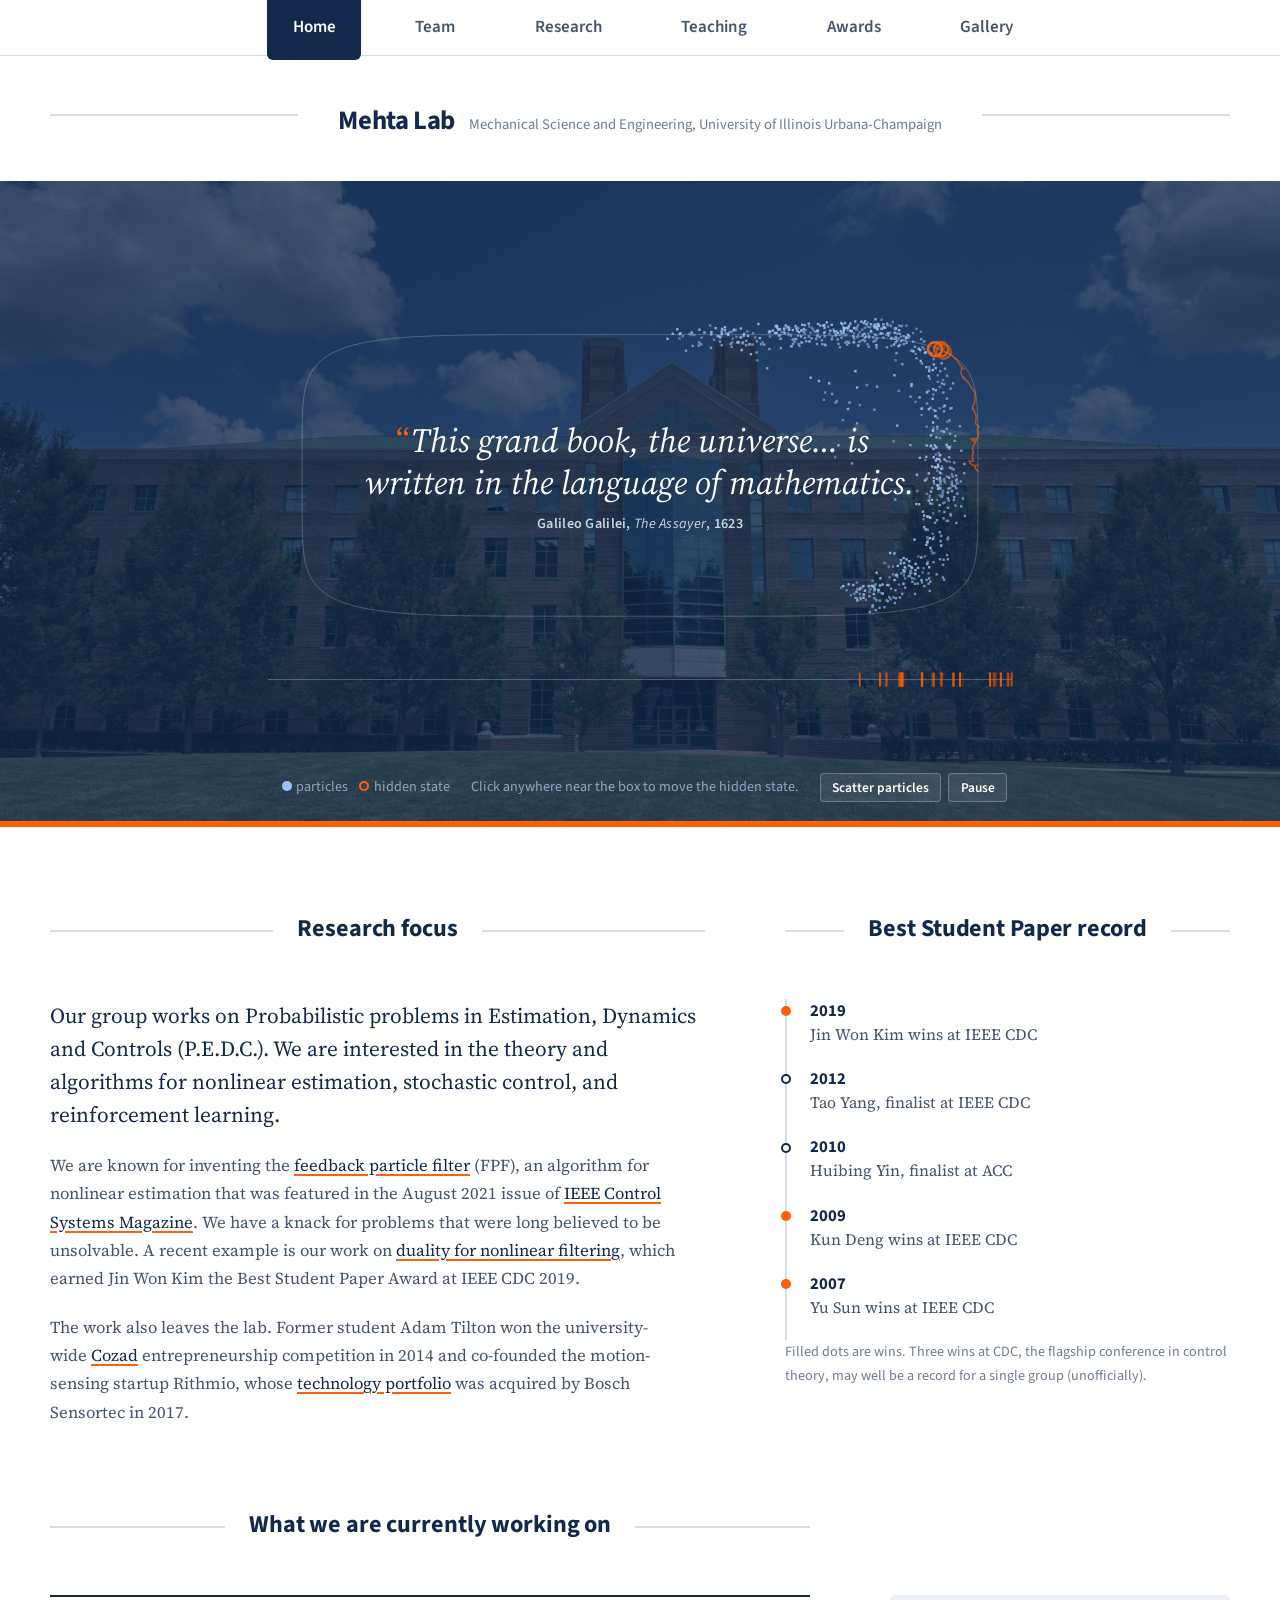
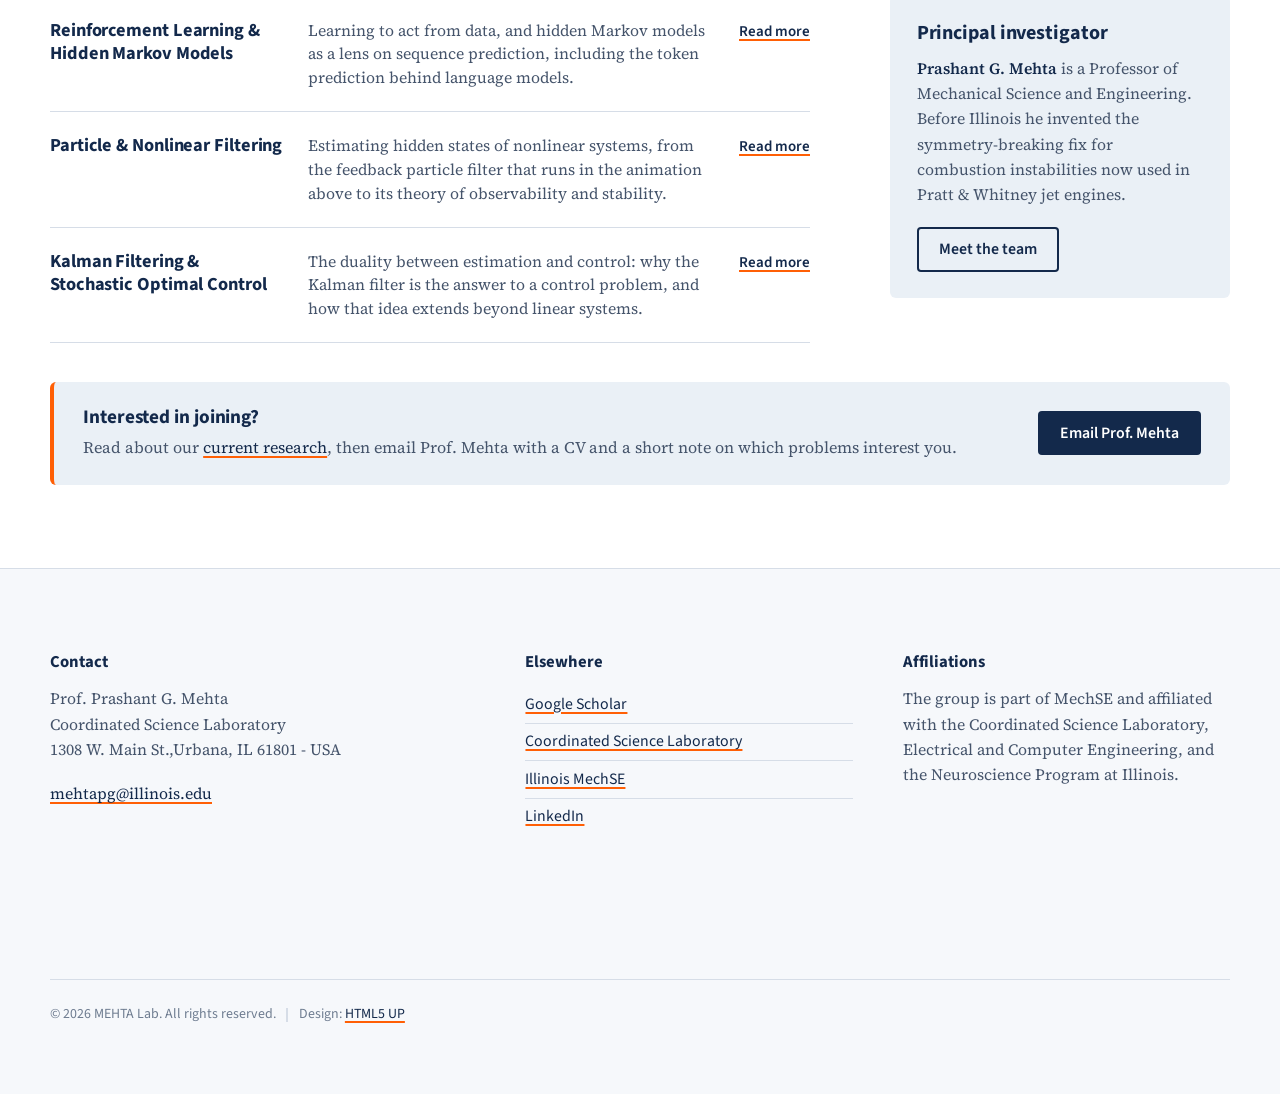
==== index.html @ fbe7005c "First version of the MEHTA Lab website" ====
<!DOCTYPE HTML>
<!--
	Mehta Research Group, University of Illinois Urbana-Champaign
	Built on TXT by HTML5 UP (html5up.net | @ajlkn), CCA 3.0 license (html5up.net/license)
-->
<html lang="en">
	<head>
		<title>Mehta Lab</title>
		<meta charset="utf-8" />
		<meta name="viewport" content="width=device-width, initial-scale=1" />
		<meta name="description" content="Mehta Lab at the University of Illinois: dynamics, control, nonlinear filtering, soft robotics and learning." />
		<meta property="og:title" content="Mehta Lab | Dynamics and Control at Illinois" />
		<meta property="og:description" content="Mehta Lab at the University of Illinois: dynamics, control, nonlinear filtering, soft robotics and learning." />
		<link rel="stylesheet" href="assets/css/main.css" />
		<link rel="stylesheet" href="assets/css/mehta.css" />
		<link rel="icon" href="images/favicon.svg" type="image/svg+xml" />
		<link rel="icon" href="images/favicon-32.png" type="image/png" sizes="32x32" />
		<link rel="apple-touch-icon" href="images/apple-touch-icon.png" />
	</head>
	<body class="homepage is-preload">
		<div id="page-wrapper">

			<!-- Header -->
				<header id="header">
					<div class="logo container">
						<div>
							<h1><a href="index.html" id="logo">Mehta Lab</a></h1>
							<p>Mechanical Science and Engineering, University of Illinois Urbana-Champaign</p>
						</div>
					</div>
				</header>

			<!-- Nav (dropdowns are handled by jquery.dropotron; on phones main.js turns this into a slide-out panel) -->
				<nav id="nav">
					<ul>
					<li class="current"><a href="index.html">Home</a></li>
					<li><a href="team.html">Team</a></li>
					<li>
						<a href="research.html">Research</a>
							<ul>
								<li><a href="research.html#rl-hmm">Reinforcement Learning &amp; HMMs</a></li>
								<li><a href="research.html#filtering">Particle &amp; Nonlinear Filtering</a></li>
								<li><a href="research.html#kalman">Kalman Filtering &amp; Stochastic Control</a></li>
								<li><a href="research.html#soft-robotics">Past Projects</a></li>
							</ul>
					</li>
					<li>
						<a href="teaching.html">Teaching</a>
						<ul>
							<li><a href="teaching.html#me360">ME 360 Signal Processing</a></li>
							<li><a href="teaching.html#tam541">TAM 541 Mathematical Methods I</a></li>
							<li><a href="teaching.html#tam542">TAM 542 Mathematical Methods II</a></li>
							<li><a href="teaching.html#ece515">ECE 515 Control System Theory &amp; Design</a></li>
							<li><a href="teaching.html#ece528">ECE 528 Analysis of Nonlinear Systems</a></li>
						</ul>
					</li>
					<li><a href="awards.html">Awards</a></li>
					<li><a href="gallery.html">Gallery</a></li>
					</ul>
				</nav>

			<!-- Hero: a live feedback particle filter (assets/js/fpf-hero.js) -->
				<section id="banner" class="fpf-hero">
					<canvas id="fpf-canvas" aria-label="Click to move the hidden state." role="img"></canvas>
					<h2 class="hero-phrase hero-quote">
						<q>This grand book, the universe&hellip; is written in the language of mathematics.</q>
						<cite>Galileo Galilei, <i>The Assayer</i>, 1623</cite>
					</h2>
					<div class="hero-caption">
						<p><span class="key particle"></span>particles <span class="key truth"></span>hidden state</p>
						<p>Click anywhere near the box to move the hidden state.</p>
						<div class="hero-controls">
							<button type="button" id="fpf-scatter">Scatter particles</button>
							<button type="button" id="fpf-pause" aria-pressed="false">Pause</button>
						</div>
					</div>
				</section>

			<!-- Main -->
				<section id="main">
					<div class="container">
						<div class="row gtr-200">

							<!-- Research focus -->
							<div class="col-7 col-12-medium">
								<section>
									<h2 class="major"><span>Research focus</span></h2>
									<p class="lead">
										Our group works on Probabilistic problems in Estimation, Dynamics and Controls (P.E.D.C.). We are interested in the theory and algorithms for nonlinear estimation, stochastic control, and reinforcement learning.
									</p>
									<p>
										We are known for inventing the <a href="research.html#fpf">feedback particle filter</a> (FPF), an algorithm for nonlinear estimation
										that was featured in the August 2021 issue of <a href="https://ieeexplore.ieee.org/document/9491060">IEEE Control Systems Magazine</a>.
										We have a knack for problems that were long believed to be unsolvable. A recent example is our work on
										<a href="research.html#nonlinear-filtering">duality for nonlinear filtering</a>, which earned Jin Won Kim the Best Student Paper Award at IEEE CDC 2019.
									</p>
									<p>
										The work also leaves the lab. Former student Adam Tilton won the university-wide
										<a href="https://tec.illinois.edu/programs/cozad/past-winners">Cozad</a> entrepreneurship competition in 2014 and co-founded the
										motion-sensing startup Rithmio, whose <a href="https://patents.google.com/patent/US9582080B1/en">technology portfolio</a>
										was acquired by Bosch Sensortec in 2017.
									</p>
								</section>
							</div>

							<!-- Award timeline -->
							<div class="col-5 col-12-medium">
								<section>
									<h2 class="major"><span>Best Student Paper record</span></h2>
									<ul class="timeline">
										<li class="win"><span class="year">2019</span><span class="what">Jin Won Kim wins at IEEE CDC</span></li>
										<li><span class="year">2012</span><span class="what">Tao Yang, finalist at IEEE CDC</span></li>
										<li><span class="year">2010</span><span class="what">Huibing Yin, finalist at ACC</span></li>
										<li class="win"><span class="year">2009</span><span class="what">Kun Deng wins at IEEE CDC</span></li>
										<li class="win"><span class="year">2007</span><span class="what">Yu Sun wins at IEEE CDC</span></li>
									</ul>
									<p class="legend-note">
										Filled dots are wins. Three wins at CDC, the flagship conference in control theory,
										may well be a record for a single group (unofficially).
									</p>
								</section>
							</div>

							<!-- Research directions (left side, three columns) -->
							<div class="col-8 col-12-medium">
								<section>
									<h2 class="major"><span>What we are currently working on</span></h2>
									<ul class="directions">
										<li>
											<h3><a href="research.html#rl-hmm">Reinforcement Learning &amp; Hidden Markov Models</a></h3>
											<p>Learning to act from data, and hidden Markov models as a lens on sequence prediction, including the token prediction behind language models.</p>
											<a class="go" href="research.html#rl-hmm">Read more</a>
										</li>
										<li>
											<h3><a href="research.html#filtering">Particle &amp; Nonlinear Filtering</a></h3>
											<p>Estimating hidden states of nonlinear systems, from the feedback particle filter that runs in the animation above to its theory of observability and stability.</p>
											<a class="go" href="research.html#filtering">Read more</a>
										</li>
										<li>
											<h3><a href="research.html#kalman">Kalman Filtering &amp; Stochastic Optimal Control</a></h3>
											<p>The duality between estimation and control: why the Kalman filter is the answer to a control problem, and how that idea extends beyond linear systems.</p>
											<a class="go" href="research.html#kalman">Read more</a>
										</li>
									</ul>
								</section>
							</div>

							<!-- Principal investigator (right side) -->
							<div class="col-4 col-12-medium">
								<div class="sidebar">
									<section class="panel">
										<h3>Principal investigator</h3>
										<p>
											<strong>Prashant G. Mehta</strong> is a Professor of Mechanical Science and Engineering.
											Before Illinois he invented the symmetry-breaking fix for combustion instabilities now used in Pratt &amp; Whitney jet engines.
										</p>
										<a href="team.html#pi" class="button alt">Meet the team</a>
									</section>
								</div>
							</div>

							<!-- Joining: one slim strip across the full width -->
							<div class="col-12">
								<section class="join-strip">
									<div>
										<h3>Interested in joining?</h3>
										<p>Read about our <a href="research.html">current research</a>, then email Prof. Mehta with a CV and a short note on which problems interest you.</p>
									</div>
									<a href="mailto:mehtapg@illinois.edu" class="button">Email Prof. Mehta</a>
								</section>
							</div>

						</div><!-- /row -->
					</div><!-- /container -->
				</section>

			<!-- Footer -->
				<footer id="footer">
					<div class="container">
						<div class="footer-grid">
							<section>
								<h3>Contact</h3>
								<p>
									Prof. Prashant G. Mehta<br />
									Coordinated Science Laboratory<br />
									1308 W. Main St.,Urbana, IL 61801 - USA 
								</p>
								<p><a href="mailto:mehtapg@illinois.edu">mehtapg@illinois.edu</a></p>
							</section>
							<section>
								<h3>Elsewhere</h3>
								<ul class="plain-links">
									<li><a href="https://scholar.google.com/citations?user=wv9XU7gAAAAJ&amp;hl=en">Google Scholar</a></li>
									<li><a href="https://csl.illinois.edu/">Coordinated Science Laboratory</a></li>
									<li><a href="https://mechse.illinois.edu/">Illinois MechSE</a></li>
									<li><a href="https://www.linkedin.com/in/mehtapg/">LinkedIn</a></li>
								</ul>
							</section>
							<section>
								<h3>Affiliations</h3>
								<p>
									The group is part of MechSE and affiliated with the Coordinated Science Laboratory,
									Electrical and Computer Engineering, and the Neuroscience Program at Illinois.
								</p>
							</section>
						</div>

						<div id="copyright">
							<ul class="menu">
								<li>&copy; <span class="js-year">2026</span> MEHTA Lab. All rights reserved.</li><li>Design: <a href="http://html5up.net">HTML5 UP</a></li>
							</ul>
						</div>
					</div>
				</footer>

		</div>

		<!-- Scripts -->
			<script src="assets/js/jquery.min.js"></script>
			<script src="assets/js/jquery.dropotron.min.js"></script>
			<script src="assets/js/jquery.scrolly.min.js"></script>
			<script src="assets/js/browser.min.js"></script>
			<script src="assets/js/breakpoints.min.js"></script>
			<script src="assets/js/util.js"></script>
			<script src="assets/js/main.js"></script>
			<script src="assets/js/mehta.js"></script>
			<script>document.querySelectorAll('.js-year').forEach(function (e) { e.textContent = new Date().getFullYear(); });</script>
			<script src="assets/js/fpf-hero.js"></script>

	</body>
</html>
---- assets/css/main.css ----
@import url("fontawesome-all.min.css");
@import url("https://fonts.googleapis.com/css?family=Open+Sans:400,400italic,700,700italic|Open+Sans+Condensed:700");

/*
	TXT by HTML5 UP
	html5up.net | @ajlkn
	Free for personal and commercial use under the CCA 3.0 license (html5up.net/license)
*/

html, body, div, span, applet, object,
iframe, h1, h2, h3, h4, h5, h6, p, blockquote,
pre, a, abbr, acronym, address, big, cite,
code, del, dfn, em, img, ins, kbd, q, s, samp,
small, strike, strong, sub, sup, tt, var, b,
u, i, center, dl, dt, dd, ol, ul, li, fieldset,
form, label, legend, table, caption, tbody,
tfoot, thead, tr, th, td, article, aside,
canvas, details, embed, figure, figcaption,
footer, header, hgroup, menu, nav, output, ruby,
section, summary, time, mark, audio, video {
	margin: 0;
	padding: 0;
	border: 0;
	font-size: 100%;
	font: inherit;
	vertical-align: baseline;}

article, aside, details, figcaption, figure,
footer, header, hgroup, menu, nav, section {
	display: block;}

body {
	line-height: 1;
}

ol, ul {
	list-style: none;
}

blockquote, q {
	quotes: none;
}

	blockquote:before, blockquote:after, q:before, q:after {
		content: '';
		content: none;
	}

table {
	border-collapse: collapse;
	border-spacing: 0;
}

body {
	-webkit-text-size-adjust: none;
}

mark {
	background-color: transparent;
	color: inherit;
}

input::-moz-focus-inner {
	border: 0;
	padding: 0;
}

input, select, textarea {
	-moz-appearance: none;
	-webkit-appearance: none;
	-ms-appearance: none;
	appearance: none;
}

/* Basic */

	html {
		box-sizing: border-box;
	}

	*, *:before, *:after {
		box-sizing: inherit;
	}

	body {
		background: #f2f5f3;
	}

		body.is-preload *, body.is-preload *:before, body.is-preload *:after {
			-moz-animation: none !important;
			-webkit-animation: none !important;
			-ms-animation: none !important;
			animation: none !important;
			-moz-transition: none !important;
			-webkit-transition: none !important;
			-ms-transition: none !important;
			transition: none !important;
		}

	body, input, textarea, select {
		font-family: 'Open Sans', sans-serif;
		font-weight: 400;
		color: #6b7770;
		font-size: 13pt;
		line-height: 2em;
	}

	h1, h2, h3, h4, h5, h6 {
		font-family: 'Open Sans Condensed', sans-serif;
		font-weight: 700;
		text-transform: uppercase;
		color: #6b7770;
		margin: 0 0 0.5em 0;
		line-height: 1.3;
	}

	h1 a, h2 a, h3 a, h4 a, h5 a, h6 a {
		text-decoration: none;
		color: inherit;
	}

	h2 {
		font-size: 1.65em;
	}

		h2.major {
			position: relative;
			border-top: solid 5px #e7eae8;
			font-size: 1.65em;
			text-align: center;
			margin: 0 0 3em 0;
			top: 0.775em;
		}

			h2.major span {
				background: #fff;
				position: relative;
				display: inline-block;
				top: -0.775em;
				padding: 0 1.25em 0 1.25em;
			}

	h3, h4 {
		font-size: 1.25em;
	}

	a {
		color: #006376;
		text-decoration: underline;
	}

		a:hover {
			text-decoration: none;
		}

	b, strong {
		font-weight: 700;
		color: #6b7770;
	}

	i, em {
		font-style: italic;
	}

	br.clear {
		clear: both;
	}

	sub {
		position: relative;
		top: 0.5em;
		font-size: 0.8em;
	}

	sup {
		position: relative;
		top: -0.5em;
		font-size: 0.8em;
	}

	hr {
		border: 0;
		border-top: solid 2px #E7EAE8;
		margin: 0 0 3em 0;
	}

	blockquote {
		border-left: solid 5px #E7EAE8;
		padding: 1em 0 1em 1.5em;
		font-style: italic;
	}

	p, ul, ol, dl, table {
		margin-bottom: 3em;
	}

/* Section/Article */

	section, article {
		margin-bottom: 6em;
	}

		section > :last-child, section:last-child, article > :last-child, article:last-child {
			margin-bottom: 0;
		}

	header > p {
		display: block;
		font-family: 'Open Sans Condensed', sans-serif;
		font-weight: 700;
		text-transform: uppercase;
		color: #c1cac5;
	}

/* Container */

	.container {
		margin: 0 auto;
		max-width: 100%;
		width: 64em;
	}

		@media screen and (max-width: 1680px) {

			.container {
				width: 75em;
			}

		}

		@media screen and (max-width: 1280px) {

			.container {
				width: calc(100% - 100px);
			}

		}

		@media screen and (max-width: 980px) {

			.container {
				width: calc(100% - 100px);
			}

		}

		@media screen and (max-width: 736px) {

			.container {
				width: calc(100% - 40px);
			}

		}

		@media screen and (max-width: 360px) {

			.container {
				width: calc(100% - 30px);
			}

		}

/* Row */

	.row {
		display: flex;
		flex-wrap: wrap;
		box-sizing: border-box;
		align-items: stretch;
	}

		.row > * {
			box-sizing: border-box;
		}

		.row.gtr-uniform > * > :last-child {
			margin-bottom: 0;
		}

		.row.aln-left {
			justify-content: flex-start;
		}

		.row.aln-center {
			justify-content: center;
		}

		.row.aln-right {
			justify-content: flex-end;
		}

		.row.aln-top {
			align-items: flex-start;
		}

		.row.aln-middle {
			align-items: center;
		}

		.row.aln-bottom {
			align-items: flex-end;
		}

		.row > .imp {
			order: -1;
		}

		.row > .col-1 {
			width: 8.33333%;
		}

		.row > .off-1 {
			margin-left: 8.33333%;
		}

		.row > .col-2 {
			width: 16.66667%;
		}

		.row > .off-2 {
			margin-left: 16.66667%;
		}

		.row > .col-3 {
			width: 25%;
		}

		.row > .off-3 {
			margin-left: 25%;
		}

		.row > .col-4 {
			width: 33.33333%;
		}

		.row > .off-4 {
			margin-left: 33.33333%;
		}

		.row > .col-5 {
			width: 41.66667%;
		}

		.row > .off-5 {
			margin-left: 41.66667%;
		}

		.row > .col-6 {
			width: 50%;
		}

		.row > .off-6 {
			margin-left: 50%;
		}

		.row > .col-7 {
			width: 58.33333%;
		}

		.row > .off-7 {
			margin-left: 58.33333%;
		}

		.row > .col-8 {
			width: 66.66667%;
		}

		.row > .off-8 {
			margin-left: 66.66667%;
		}

		.row > .col-9 {
			width: 75%;
		}

		.row > .off-9 {
			margin-left: 75%;
		}

		.row > .col-10 {
			width: 83.33333%;
		}

		.row > .off-10 {
			margin-left: 83.33333%;
		}

		.row > .col-11 {
			width: 91.66667%;
		}

		.row > .off-11 {
			margin-left: 91.66667%;
		}

		.row > .col-12 {
			width: 100%;
		}

		.row > .off-12 {
			margin-left: 100%;
		}

		.row.gtr-0 {
			margin-top: 0px;
			margin-left: 0px;
		}

			.row.gtr-0 > * {
				padding: 0px 0 0 0px;
			}

			.row.gtr-0.gtr-uniform {
				margin-top: 0px;
			}

				.row.gtr-0.gtr-uniform > * {
					padding-top: 0px;
				}

		.row.gtr-25 {
			margin-top: -12.5px;
			margin-left: -12.5px;
		}

			.row.gtr-25 > * {
				padding: 12.5px 0 0 12.5px;
			}

			.row.gtr-25.gtr-uniform {
				margin-top: -12.5px;
			}

				.row.gtr-25.gtr-uniform > * {
					padding-top: 12.5px;
				}

		.row.gtr-50 {
			margin-top: -25px;
			margin-left: -25px;
		}

			.row.gtr-50 > * {
				padding: 25px 0 0 25px;
			}

			.row.gtr-50.gtr-uniform {
				margin-top: -25px;
			}

				.row.gtr-50.gtr-uniform > * {
					padding-top: 25px;
				}

		.row {
			margin-top: -50px;
			margin-left: -50px;
		}

			.row > * {
				padding: 50px 0 0 50px;
			}

			.row.gtr-uniform {
				margin-top: -50px;
			}

				.row.gtr-uniform > * {
					padding-top: 50px;
				}

		.row.gtr-150 {
			margin-top: -75px;
			margin-left: -75px;
		}

			.row.gtr-150 > * {
				padding: 75px 0 0 75px;
			}

			.row.gtr-150.gtr-uniform {
				margin-top: -75px;
			}

				.row.gtr-150.gtr-uniform > * {
					padding-top: 75px;
				}

		.row.gtr-200 {
			margin-top: -100px;
			margin-left: -100px;
		}

			.row.gtr-200 > * {
				padding: 100px 0 0 100px;
			}

			.row.gtr-200.gtr-uniform {
				margin-top: -100px;
			}

				.row.gtr-200.gtr-uniform > * {
					padding-top: 100px;
				}

		@media screen and (max-width: 1680px) {

			.row {
				display: flex;
				flex-wrap: wrap;
				box-sizing: border-box;
				align-items: stretch;
			}

				.row > * {
					box-sizing: border-box;
				}

				.row.gtr-uniform > * > :last-child {
					margin-bottom: 0;
				}

				.row.aln-left {
					justify-content: flex-start;
				}

				.row.aln-center {
					justify-content: center;
				}

				.row.aln-right {
					justify-content: flex-end;
				}

				.row.aln-top {
					align-items: flex-start;
				}

				.row.aln-middle {
					align-items: center;
				}

				.row.aln-bottom {
					align-items: flex-end;
				}

				.row > .imp-xlarge {
					order: -1;
				}

				.row > .col-1-xlarge {
					width: 8.33333%;
				}

				.row > .off-1-xlarge {
					margin-left: 8.33333%;
				}

				.row > .col-2-xlarge {
					width: 16.66667%;
				}

				.row > .off-2-xlarge {
					margin-left: 16.66667%;
				}

				.row > .col-3-xlarge {
					width: 25%;
				}

				.row > .off-3-xlarge {
					margin-left: 25%;
				}

				.row > .col-4-xlarge {
					width: 33.33333%;
				}

				.row > .off-4-xlarge {
					margin-left: 33.33333%;
				}

				.row > .col-5-xlarge {
					width: 41.66667%;
				}

				.row > .off-5-xlarge {
					margin-left: 41.66667%;
				}

				.row > .col-6-xlarge {
					width: 50%;
				}

				.row > .off-6-xlarge {
					margin-left: 50%;
				}

				.row > .col-7-xlarge {
					width: 58.33333%;
				}

				.row > .off-7-xlarge {
					margin-left: 58.33333%;
				}

				.row > .col-8-xlarge {
					width: 66.66667%;
				}

				.row > .off-8-xlarge {
					margin-left: 66.66667%;
				}

				.row > .col-9-xlarge {
					width: 75%;
				}

				.row > .off-9-xlarge {
					margin-left: 75%;
				}

				.row > .col-10-xlarge {
					width: 83.33333%;
				}

				.row > .off-10-xlarge {
					margin-left: 83.33333%;
				}

				.row > .col-11-xlarge {
					width: 91.66667%;
				}

				.row > .off-11-xlarge {
					margin-left: 91.66667%;
				}

				.row > .col-12-xlarge {
					width: 100%;
				}

				.row > .off-12-xlarge {
					margin-left: 100%;
				}

				.row.gtr-0 {
					margin-top: 0px;
					margin-left: 0px;
				}

					.row.gtr-0 > * {
						padding: 0px 0 0 0px;
					}

					.row.gtr-0.gtr-uniform {
						margin-top: 0px;
					}

						.row.gtr-0.gtr-uniform > * {
							padding-top: 0px;
						}

				.row.gtr-25 {
					margin-top: -12.5px;
					margin-left: -12.5px;
				}

					.row.gtr-25 > * {
						padding: 12.5px 0 0 12.5px;
					}

					.row.gtr-25.gtr-uniform {
						margin-top: -12.5px;
					}

						.row.gtr-25.gtr-uniform > * {
							padding-top: 12.5px;
						}

				.row.gtr-50 {
					margin-top: -25px;
					margin-left: -25px;
				}

					.row.gtr-50 > * {
						padding: 25px 0 0 25px;
					}

					.row.gtr-50.gtr-uniform {
						margin-top: -25px;
					}

						.row.gtr-50.gtr-uniform > * {
							padding-top: 25px;
						}

				.row {
					margin-top: -50px;
					margin-left: -50px;
				}

					.row > * {
						padding: 50px 0 0 50px;
					}

					.row.gtr-uniform {
						margin-top: -50px;
					}

						.row.gtr-uniform > * {
							padding-top: 50px;
						}

				.row.gtr-150 {
					margin-top: -75px;
					margin-left: -75px;
				}

					.row.gtr-150 > * {
						padding: 75px 0 0 75px;
					}

					.row.gtr-150.gtr-uniform {
						margin-top: -75px;
					}

						.row.gtr-150.gtr-uniform > * {
							padding-top: 75px;
						}

				.row.gtr-200 {
					margin-top: -100px;
					margin-left: -100px;
				}

					.row.gtr-200 > * {
						padding: 100px 0 0 100px;
					}

					.row.gtr-200.gtr-uniform {
						margin-top: -100px;
					}

						.row.gtr-200.gtr-uniform > * {
							padding-top: 100px;
						}

		}

		@media screen and (max-width: 1280px) {

			.row {
				display: flex;
				flex-wrap: wrap;
				box-sizing: border-box;
				align-items: stretch;
			}

				.row > * {
					box-sizing: border-box;
				}

				.row.gtr-uniform > * > :last-child {
					margin-bottom: 0;
				}

				.row.aln-left {
					justify-content: flex-start;
				}

				.row.aln-center {
					justify-content: center;
				}

				.row.aln-right {
					justify-content: flex-end;
				}

				.row.aln-top {
					align-items: flex-start;
				}

				.row.aln-middle {
					align-items: center;
				}

				.row.aln-bottom {
					align-items: flex-end;
				}

				.row > .imp-large {
					order: -1;
				}

				.row > .col-1-large {
					width: 8.33333%;
				}

				.row > .off-1-large {
					margin-left: 8.33333%;
				}

				.row > .col-2-large {
					width: 16.66667%;
				}

				.row > .off-2-large {
					margin-left: 16.66667%;
				}

				.row > .col-3-large {
					width: 25%;
				}

				.row > .off-3-large {
					margin-left: 25%;
				}

				.row > .col-4-large {
					width: 33.33333%;
				}

				.row > .off-4-large {
					margin-left: 33.33333%;
				}

				.row > .col-5-large {
					width: 41.66667%;
				}

				.row > .off-5-large {
					margin-left: 41.66667%;
				}

				.row > .col-6-large {
					width: 50%;
				}

				.row > .off-6-large {
					margin-left: 50%;
				}

				.row > .col-7-large {
					width: 58.33333%;
				}

				.row > .off-7-large {
					margin-left: 58.33333%;
				}

				.row > .col-8-large {
					width: 66.66667%;
				}

				.row > .off-8-large {
					margin-left: 66.66667%;
				}

				.row > .col-9-large {
					width: 75%;
				}

				.row > .off-9-large {
					margin-left: 75%;
				}

				.row > .col-10-large {
					width: 83.33333%;
				}

				.row > .off-10-large {
					margin-left: 83.33333%;
				}

				.row > .col-11-large {
					width: 91.66667%;
				}

				.row > .off-11-large {
					margin-left: 91.66667%;
				}

				.row > .col-12-large {
					width: 100%;
				}

				.row > .off-12-large {
					margin-left: 100%;
				}

				.row.gtr-0 {
					margin-top: 0px;
					margin-left: 0px;
				}

					.row.gtr-0 > * {
						padding: 0px 0 0 0px;
					}

					.row.gtr-0.gtr-uniform {
						margin-top: 0px;
					}

						.row.gtr-0.gtr-uniform > * {
							padding-top: 0px;
						}

				.row.gtr-25 {
					margin-top: -10px;
					margin-left: -10px;
				}

					.row.gtr-25 > * {
						padding: 10px 0 0 10px;
					}

					.row.gtr-25.gtr-uniform {
						margin-top: -10px;
					}

						.row.gtr-25.gtr-uniform > * {
							padding-top: 10px;
						}

				.row.gtr-50 {
					margin-top: -20px;
					margin-left: -20px;
				}

					.row.gtr-50 > * {
						padding: 20px 0 0 20px;
					}

					.row.gtr-50.gtr-uniform {
						margin-top: -20px;
					}

						.row.gtr-50.gtr-uniform > * {
							padding-top: 20px;
						}

				.row {
					margin-top: -40px;
					margin-left: -40px;
				}

					.row > * {
						padding: 40px 0 0 40px;
					}

					.row.gtr-uniform {
						margin-top: -40px;
					}

						.row.gtr-uniform > * {
							padding-top: 40px;
						}

				.row.gtr-150 {
					margin-top: -60px;
					margin-left: -60px;
				}

					.row.gtr-150 > * {
						padding: 60px 0 0 60px;
					}

					.row.gtr-150.gtr-uniform {
						margin-top: -60px;
					}

						.row.gtr-150.gtr-uniform > * {
							padding-top: 60px;
						}

				.row.gtr-200 {
					margin-top: -80px;
					margin-left: -80px;
				}

					.row.gtr-200 > * {
						padding: 80px 0 0 80px;
					}

					.row.gtr-200.gtr-uniform {
						margin-top: -80px;
					}

						.row.gtr-200.gtr-uniform > * {
							padding-top: 80px;
						}

		}

		@media screen and (max-width: 980px) {

			.row {
				display: flex;
				flex-wrap: wrap;
				box-sizing: border-box;
				align-items: stretch;
			}

				.row > * {
					box-sizing: border-box;
				}

				.row.gtr-uniform > * > :last-child {
					margin-bottom: 0;
				}

				.row.aln-left {
					justify-content: flex-start;
				}

				.row.aln-center {
					justify-content: center;
				}

				.row.aln-right {
					justify-content: flex-end;
				}

				.row.aln-top {
					align-items: flex-start;
				}

				.row.aln-middle {
					align-items: center;
				}

				.row.aln-bottom {
					align-items: flex-end;
				}

				.row > .imp-medium {
					order: -1;
				}

				.row > .col-1-medium {
					width: 8.33333%;
				}

				.row > .off-1-medium {
					margin-left: 8.33333%;
				}

				.row > .col-2-medium {
					width: 16.66667%;
				}

				.row > .off-2-medium {
					margin-left: 16.66667%;
				}

				.row > .col-3-medium {
					width: 25%;
				}

				.row > .off-3-medium {
					margin-left: 25%;
				}

				.row > .col-4-medium {
					width: 33.33333%;
				}

				.row > .off-4-medium {
					margin-left: 33.33333%;
				}

				.row > .col-5-medium {
					width: 41.66667%;
				}

				.row > .off-5-medium {
					margin-left: 41.66667%;
				}

				.row > .col-6-medium {
					width: 50%;
				}

				.row > .off-6-medium {
					margin-left: 50%;
				}

				.row > .col-7-medium {
					width: 58.33333%;
				}

				.row > .off-7-medium {
					margin-left: 58.33333%;
				}

				.row > .col-8-medium {
					width: 66.66667%;
				}

				.row > .off-8-medium {
					margin-left: 66.66667%;
				}

				.row > .col-9-medium {
					width: 75%;
				}

				.row > .off-9-medium {
					margin-left: 75%;
				}

				.row > .col-10-medium {
					width: 83.33333%;
				}

				.row > .off-10-medium {
					margin-left: 83.33333%;
				}

				.row > .col-11-medium {
					width: 91.66667%;
				}

				.row > .off-11-medium {
					margin-left: 91.66667%;
				}

				.row > .col-12-medium {
					width: 100%;
				}

				.row > .off-12-medium {
					margin-left: 100%;
				}

				.row.gtr-0 {
					margin-top: 0px;
					margin-left: 0px;
				}

					.row.gtr-0 > * {
						padding: 0px 0 0 0px;
					}

					.row.gtr-0.gtr-uniform {
						margin-top: 0px;
					}

						.row.gtr-0.gtr-uniform > * {
							padding-top: 0px;
						}

				.row.gtr-25 {
					margin-top: -12.5px;
					margin-left: -12.5px;
				}

					.row.gtr-25 > * {
						padding: 12.5px 0 0 12.5px;
					}

					.row.gtr-25.gtr-uniform {
						margin-top: -12.5px;
					}

						.row.gtr-25.gtr-uniform > * {
							padding-top: 12.5px;
						}

				.row.gtr-50 {
					margin-top: -25px;
					margin-left: -25px;
				}

					.row.gtr-50 > * {
						padding: 25px 0 0 25px;
					}

					.row.gtr-50.gtr-uniform {
						margin-top: -25px;
					}

						.row.gtr-50.gtr-uniform > * {
							padding-top: 25px;
						}

				.row {
					margin-top: -50px;
					margin-left: -50px;
				}

					.row > * {
						padding: 50px 0 0 50px;
					}

					.row.gtr-uniform {
						margin-top: -50px;
					}

						.row.gtr-uniform > * {
							padding-top: 50px;
						}

				.row.gtr-150 {
					margin-top: -75px;
					margin-left: -75px;
				}

					.row.gtr-150 > * {
						padding: 75px 0 0 75px;
					}

					.row.gtr-150.gtr-uniform {
						margin-top: -75px;
					}

						.row.gtr-150.gtr-uniform > * {
							padding-top: 75px;
						}

				.row.gtr-200 {
					margin-top: -100px;
					margin-left: -100px;
				}

					.row.gtr-200 > * {
						padding: 100px 0 0 100px;
					}

					.row.gtr-200.gtr-uniform {
						margin-top: -100px;
					}

						.row.gtr-200.gtr-uniform > * {
							padding-top: 100px;
						}

		}

		@media screen and (max-width: 736px) {

			.row {
				display: flex;
				flex-wrap: wrap;
				box-sizing: border-box;
				align-items: stretch;
			}

				.row > * {
					box-sizing: border-box;
				}

				.row.gtr-uniform > * > :last-child {
					margin-bottom: 0;
				}

				.row.aln-left {
					justify-content: flex-start;
				}

				.row.aln-center {
					justify-content: center;
				}

				.row.aln-right {
					justify-content: flex-end;
				}

				.row.aln-top {
					align-items: flex-start;
				}

				.row.aln-middle {
					align-items: center;
				}

				.row.aln-bottom {
					align-items: flex-end;
				}

				.row > .imp-small {
					order: -1;
				}

				.row > .col-1-small {
					width: 8.33333%;
				}

				.row > .off-1-small {
					margin-left: 8.33333%;
				}

				.row > .col-2-small {
					width: 16.66667%;
				}

				.row > .off-2-small {
					margin-left: 16.66667%;
				}

				.row > .col-3-small {
					width: 25%;
				}

				.row > .off-3-small {
					margin-left: 25%;
				}

				.row > .col-4-small {
					width: 33.33333%;
				}

				.row > .off-4-small {
					margin-left: 33.33333%;
				}

				.row > .col-5-small {
					width: 41.66667%;
				}

				.row > .off-5-small {
					margin-left: 41.66667%;
				}

				.row > .col-6-small {
					width: 50%;
				}

				.row > .off-6-small {
					margin-left: 50%;
				}

				.row > .col-7-small {
					width: 58.33333%;
				}

				.row > .off-7-small {
					margin-left: 58.33333%;
				}

				.row > .col-8-small {
					width: 66.66667%;
				}

				.row > .off-8-small {
					margin-left: 66.66667%;
				}

				.row > .col-9-small {
					width: 75%;
				}

				.row > .off-9-small {
					margin-left: 75%;
				}

				.row > .col-10-small {
					width: 83.33333%;
				}

				.row > .off-10-small {
					margin-left: 83.33333%;
				}

				.row > .col-11-small {
					width: 91.66667%;
				}

				.row > .off-11-small {
					margin-left: 91.66667%;
				}

				.row > .col-12-small {
					width: 100%;
				}

				.row > .off-12-small {
					margin-left: 100%;
				}

				.row.gtr-0 {
					margin-top: 0px;
					margin-left: 0px;
				}

					.row.gtr-0 > * {
						padding: 0px 0 0 0px;
					}

					.row.gtr-0.gtr-uniform {
						margin-top: 0px;
					}

						.row.gtr-0.gtr-uniform > * {
							padding-top: 0px;
						}

				.row.gtr-25 {
					margin-top: -5px;
					margin-left: -5px;
				}

					.row.gtr-25 > * {
						padding: 5px 0 0 5px;
					}

					.row.gtr-25.gtr-uniform {
						margin-top: -5px;
					}

						.row.gtr-25.gtr-uniform > * {
							padding-top: 5px;
						}

				.row.gtr-50 {
					margin-top: -10px;
					margin-left: -10px;
				}

					.row.gtr-50 > * {
						padding: 10px 0 0 10px;
					}

					.row.gtr-50.gtr-uniform {
						margin-top: -10px;
					}

						.row.gtr-50.gtr-uniform > * {
							padding-top: 10px;
						}

				.row {
					margin-top: -20px;
					margin-left: -20px;
				}

					.row > * {
						padding: 20px 0 0 20px;
					}

					.row.gtr-uniform {
						margin-top: -20px;
					}

						.row.gtr-uniform > * {
							padding-top: 20px;
						}

				.row.gtr-150 {
					margin-top: -30px;
					margin-left: -30px;
				}

					.row.gtr-150 > * {
						padding: 30px 0 0 30px;
					}

					.row.gtr-150.gtr-uniform {
						margin-top: -30px;
					}

						.row.gtr-150.gtr-uniform > * {
							padding-top: 30px;
						}

				.row.gtr-200 {
					margin-top: -40px;
					margin-left: -40px;
				}

					.row.gtr-200 > * {
						padding: 40px 0 0 40px;
					}

					.row.gtr-200.gtr-uniform {
						margin-top: -40px;
					}

						.row.gtr-200.gtr-uniform > * {
							padding-top: 40px;
						}

		}

		@media screen and (max-width: 360px) {

			.row {
				display: flex;
				flex-wrap: wrap;
				box-sizing: border-box;
				align-items: stretch;
			}

				.row > * {
					box-sizing: border-box;
				}

				.row.gtr-uniform > * > :last-child {
					margin-bottom: 0;
				}

				.row.aln-left {
					justify-content: flex-start;
				}

				.row.aln-center {
					justify-content: center;
				}

				.row.aln-right {
					justify-content: flex-end;
				}

				.row.aln-top {
					align-items: flex-start;
				}

				.row.aln-middle {
					align-items: center;
				}

				.row.aln-bottom {
					align-items: flex-end;
				}

				.row > .imp-xsmall {
					order: -1;
				}

				.row > .col-1-xsmall {
					width: 8.33333%;
				}

				.row > .off-1-xsmall {
					margin-left: 8.33333%;
				}

				.row > .col-2-xsmall {
					width: 16.66667%;
				}

				.row > .off-2-xsmall {
					margin-left: 16.66667%;
				}

				.row > .col-3-xsmall {
					width: 25%;
				}

				.row > .off-3-xsmall {
					margin-left: 25%;
				}

				.row > .col-4-xsmall {
					width: 33.33333%;
				}

				.row > .off-4-xsmall {
					margin-left: 33.33333%;
				}

				.row > .col-5-xsmall {
					width: 41.66667%;
				}

				.row > .off-5-xsmall {
					margin-left: 41.66667%;
				}

				.row > .col-6-xsmall {
					width: 50%;
				}

				.row > .off-6-xsmall {
					margin-left: 50%;
				}

				.row > .col-7-xsmall {
					width: 58.33333%;
				}

				.row > .off-7-xsmall {
					margin-left: 58.33333%;
				}

				.row > .col-8-xsmall {
					width: 66.66667%;
				}

				.row > .off-8-xsmall {
					margin-left: 66.66667%;
				}

				.row > .col-9-xsmall {
					width: 75%;
				}

				.row > .off-9-xsmall {
					margin-left: 75%;
				}

				.row > .col-10-xsmall {
					width: 83.33333%;
				}

				.row > .off-10-xsmall {
					margin-left: 83.33333%;
				}

				.row > .col-11-xsmall {
					width: 91.66667%;
				}

				.row > .off-11-xsmall {
					margin-left: 91.66667%;
				}

				.row > .col-12-xsmall {
					width: 100%;
				}

				.row > .off-12-xsmall {
					margin-left: 100%;
				}

				.row.gtr-0 {
					margin-top: 0px;
					margin-left: 0px;
				}

					.row.gtr-0 > * {
						padding: 0px 0 0 0px;
					}

					.row.gtr-0.gtr-uniform {
						margin-top: 0px;
					}

						.row.gtr-0.gtr-uniform > * {
							padding-top: 0px;
						}

				.row.gtr-25 {
					margin-top: -3.75px;
					margin-left: -3.75px;
				}

					.row.gtr-25 > * {
						padding: 3.75px 0 0 3.75px;
					}

					.row.gtr-25.gtr-uniform {
						margin-top: -3.75px;
					}

						.row.gtr-25.gtr-uniform > * {
							padding-top: 3.75px;
						}

				.row.gtr-50 {
					margin-top: -7.5px;
					margin-left: -7.5px;
				}

					.row.gtr-50 > * {
						padding: 7.5px 0 0 7.5px;
					}

					.row.gtr-50.gtr-uniform {
						margin-top: -7.5px;
					}

						.row.gtr-50.gtr-uniform > * {
							padding-top: 7.5px;
						}

				.row {
					margin-top: -15px;
					margin-left: -15px;
				}

					.row > * {
						padding: 15px 0 0 15px;
					}

					.row.gtr-uniform {
						margin-top: -15px;
					}

						.row.gtr-uniform > * {
							padding-top: 15px;
						}

				.row.gtr-150 {
					margin-top: -22.5px;
					margin-left: -22.5px;
				}

					.row.gtr-150 > * {
						padding: 22.5px 0 0 22.5px;
					}

					.row.gtr-150.gtr-uniform {
						margin-top: -22.5px;
					}

						.row.gtr-150.gtr-uniform > * {
							padding-top: 22.5px;
						}

				.row.gtr-200 {
					margin-top: -30px;
					margin-left: -30px;
				}

					.row.gtr-200 > * {
						padding: 30px 0 0 30px;
					}

					.row.gtr-200.gtr-uniform {
						margin-top: -30px;
					}

						.row.gtr-200.gtr-uniform > * {
							padding-top: 30px;
						}

		}

/* Image */

	.image {
		position: relative;
		display: inline-block;
		border-radius: 8px;
	}

		.image img {
			display: block;
			width: 100%;
			border-radius: 8px;
		}

		.image:before {
			content: '';
			position: absolute;
			left: 0;
			top: 0;
			width: 100%;
			height: 100%;
			background: url("images/overlay.png");
			border-radius: 8px;
		}

		.image.fit {
			display: block;
			width: 100%;
		}

		.image.featured {
			display: block;
			width: 100%;
			margin: 0 0 2em 0;
		}

		.image.left {
			float: left;
			margin: 0 2em 2em 0;
		}

		.image.centered {
			display: block;
			margin: 0 0 2em 0;
		}

			.image.centered img {
				margin: 0 auto;
				width: auto;
			}

/* Button */

	input[type="button"],
	input[type="submit"],
	input[type="reset"],
	button,
	.button {
		-webkit-appearance: none;
		display: inline-block;
		font-family: 'Open Sans Condensed', sans-serif;
		font-weight: 700;
		text-transform: uppercase;
		text-decoration: none;
		background: #b1ddab;
		color: #fff;
		border: 0;
		line-height: 1em;
		border-radius: 8px;
		outline: 0;
		cursor: pointer;
		-moz-transition: background-color .2s ease-in-out;
		-webkit-transition: background-color .2s ease-in-out;
		-o-transition: background-color .2s ease-in-out;
		-ms-transition: background-color .2s ease-in-out;
		transition: background-color .2s ease-in-out;
		font-size: 1.25em;
		padding: 0.85em 1.85em;
		text-align: center;
	}

		input[type="button"]:hover,
		input[type="submit"]:hover,
		input[type="reset"]:hover,
		button:hover,
		.button:hover {
			background: #c1edbb;
		}

		input[type="button"]:active,
		input[type="submit"]:active,
		input[type="reset"]:active,
		button:active,
		.button:active {
			background: #a1cd9b;
		}

		input[type="button"].alt,
		input[type="submit"].alt,
		input[type="reset"].alt,
		button.alt,
		.button.alt {
			background: #c1cac5;
		}

			input[type="button"].alt:hover,
			input[type="submit"].alt:hover,
			input[type="reset"].alt:hover,
			button.alt:hover,
			.button.alt:hover {
				background: #ccd5d0;
			}

			input[type="button"].alt:active,
			input[type="submit"].alt:active,
			input[type="reset"].alt:active,
			button.alt:active,
			.button.alt:active {
				background: #b1bab5;
			}

		input[type="button"].large,
		input[type="submit"].large,
		input[type="reset"].large,
		button.large,
		.button.large {
			font-size: 1.65em;
		}

/* List */

	ul {
		list-style: disc;
		padding-left: 1em;
	}

		ul li {
			padding-left: 0.5em;
		}

	ol {
		list-style: decimal;
		padding-left: 1.25em;
	}

		ol li {
			padding-left: 0.25em;
		}

/* Divided */

	ul.divided {
		list-style: none;
		padding-left: 0;
	}

		ul.divided > li {
			border-top: solid 2px #e7eae8;
			padding-top: 2.35em;
			margin-top: 2.35em;
			padding-left: 0;
		}

			ul.divided > li:first-child {
				border-top: 0;
				padding-top: 0;
				margin-top: 0;
			}

/* Actions */

	ul.actions {
		list-style: none;
		padding-left: 0;
		text-align: center;
		margin: 2em 0 0 0;
	}

		ul.actions li {
			display: inline-block;
			margin: 0 0 0 1em;
			padding-left: 0;
		}

			ul.actions li:first-child {
				margin-left: 0;
			}

/* Contact */

	ul.contact {
		list-style: none;
		padding-left: 0;
		cursor: default;
	}

		ul.contact li {
			-moz-transition: top .15s ease-in-out;
			-webkit-transition: top .15s ease-in-out;
			-ms-transition: top .15s ease-in-out;
			transition: top .15s ease-in-out;
			position: relative;
			display: inline-block;
			margin: 0 0.25em 0 0.25em;
			top: 0;
			padding-left: 0;
		}

			ul.contact li a {
				-moz-transition: background-color .2s ease-in-out;
				-webkit-transition: background-color .2s ease-in-out;
				-ms-transition: background-color .2s ease-in-out;
				transition: background-color .2s ease-in-out;
				display: block;
				position: relative;
				width: 48px;
				height: 48px;
				border-radius: 6px;
				outline: 0;
				background: #c1cac5;
				text-align: center;
			}

				ul.contact li a:before {
					color: #f2f5f3;
					font-size: 32px;
					line-height: 48px;
				}

			ul.contact li:hover {
				top: -5px;
			}

				ul.contact li:hover a.fa-facebook {
					background-color: #3C5A98;
				}

				ul.contact li:hover a.fa-twitter {
					background-color: #2DAAE4;
				}

				ul.contact li:hover a.fa-dribbble {
					background-color: #C4376B;
				}

				ul.contact li:hover a.fa-linkedin {
					background-color: #006599;
				}

				ul.contact li:hover a.fa-instagram {
					background-color: #2E5E86;
				}

				ul.contact li:hover a.fa-google-plus {
					background-color: #DA2713;
				}

			ul.contact li:active {
				top: 0;
			}

/* Special */

	ul.special {
		list-style: none;
		padding-left: 0;
		cursor: default;
		position: relative;
		margin: -2em 0 4em -2em;
	}

		ul.special li {
			-moz-transition: top .15s ease-in-out;
			-webkit-transition: top .15s ease-in-out;
			-ms-transition: top .15s ease-in-out;
			transition: top .15s ease-in-out;
			position: relative;
			display: inline-block;
			top: 0;
			padding: 2em 0 0 2em;
		}

			ul.special li a {
				display: block;
				outline: 0;
			}

				ul.special li a:before {
					-moz-transition: background-color .2s ease-in-out;
					-webkit-transition: background-color .2s ease-in-out;
					-ms-transition: background-color .2s ease-in-out;
					transition: background-color .2s ease-in-out;
					display: block;
					text-align: center;
					background: #c1cac5;
					border-radius: 100%;
					width: 2.25em;
					height: 2.25em;
					line-height: 2.175em;
					font-size: 5em;
					color: #fff;
				}

			ul.special li:hover {
				top: -1em;
			}

				ul.special li:hover a:before {
					background: #b9d2ce;
				}

/* Meta */

	ul.meta {
		font-size: 0.85em;
		color: #a1aaa5;
		list-style: none;
		padding-left: 0;
	}

		ul.meta li {
			position: relative;
			display: inline-block;
			margin-left: 1em;
			padding-left: 0;
		}

			ul.meta li a {
				color: inherit;
				outline: 0;
			}

			ul.meta li:first-child {
				margin-left: 0;
			}

			ul.meta li:before {
				opacity: 0.5;
				cursor: default;
				margin-right: 0.5em;
			}

/* Menu */

	ul.menu {
		list-style: none;
		padding-left: 0;
	}

		ul.menu li {
			border-left: solid 1px #E7EAE8;
			display: inline-block;
			padding: 0 0 0 0.75em;
			margin: 0 0 0 0.75em;
		}

			ul.menu li:first-child {
				border-left: 0;
				margin-left: 0;
				padding-left: 0;
			}

/* Forms */

	form label {
		display: block;
		margin: 0 0 1em 0;
		font-family: 'Open Sans Condensed', sans-serif;
		font-weight: 700;
		text-transform: uppercase;
		color: #6b7770;
	}

	form input[type="text"],
	form input[type="email"],
	form input[type="password"],
	form select,
	form textarea {
		-webkit-appearance: none;
		display: block;
		width: 100%;
		border-radius: 8px;
		border: solid 2px #E7EAE8;
	}

		form input[type="text"]:focus,
		form input[type="email"]:focus,
		form input[type="password"]:focus,
		form select:focus,
		form textarea:focus {
			border-color: #a1cd9b;
		}

	form input[type="text"],
	form input[type="email"],
	form input[type="password"],
	form select {
		line-height: 3em;
		padding: 0 1em;
	}

	form textarea {
		min-height: 9em;
		padding: 1em;
	}

	form ::-webkit-input-placeholder {
		color: #555 !important;
	}

	form :-moz-placeholder {
		color: #555 !important;
	}

	form ::-moz-placeholder {
		color: #555 !important;
	}

	form :-ms-input-placeholder {
		color: #555 !important;
	}

	form ::-moz-focus-inner {
		border: 0;
	}

/* Tables */

	table {
		width: 100%;
	}

		table.default {
			width: 100%;
		}

			table.default tr {
				border-top: solid 2px #E7EAE8;
			}

				table.default tr:first-child {
					border-top: 0;
				}

			table.default td {
				padding: 0.5em 1em 0.5em 1em;
			}

			table.default th {
				text-align: left;
				padding: 0.5em 1em 0.5em 1em;
				margin: 0 0 1em 0;
				font-family: 'Open Sans Condensed', sans-serif;
				font-weight: 700;
				text-transform: uppercase;
				color: #6b7770;
			}

			table.default thead {
				background: #E7EAE8;
				color: #fff;
			}

/* Box */

	.box.highlight {
		text-align: center;
	}

		.box.highlight h2 {
			font-size: 3em;
			margin: 0 0 0.25em 0;
		}

		.box.highlight header > p {
			font-size: 1.65em;
			margin: 0 0 1.5em 0;
		}

	.box.feature {
		text-align: center;
	}

	.box.post header {
		margin: 0 0 2.5em 0;
	}

	.box.post h3 {
		font-size: 3em;
		margin: 0 0 0.25em 0;
	}

	.box.post header > p {
		font-size: 1.65em;
		margin: 0 0 0.5em 0;
	}

	.box.post ul.meta {
		margin: 0 0 0.5em 0;
	}

	.box.post-summary h3 {
		line-height: 1em;
		margin: 0 0 0.75em 0;
	}

	.box.post-summary .meta {
		margin: 0;
		line-height: 1em;
	}

	.box.page-content header {
		margin: 0 0 2.5em 0;
	}

	.box.page-content h2 {
		font-size: 3em;
		margin: 0 0 0.5em 0;
	}

	.box.page-content header > p {
		font-size: 1.65em;
		margin: 0 0 0.5em 0;
	}

	.box.page-content ul.meta {
		margin: 0 0 0.5em 0;
	}

/* Icons */

	.icon {
		text-decoration: none;
		position: relative;
		text-decoration: none;
	}

		.icon:before {
			-moz-osx-font-smoothing: grayscale;
			-webkit-font-smoothing: antialiased;
			display: inline-block;
			font-style: normal;
			font-variant: normal;
			text-rendering: auto;
			line-height: 1;
			text-transform: none !important;
			font-family: 'Font Awesome 5 Free';
			font-weight: 400;
		}

		.icon:before {
			line-height: inherit;
		}

		.icon > .label {
			display: none;
		}

		.icon.solid:before {
			font-weight: 900;
		}

		.icon.brands:before {
			font-family: 'Font Awesome 5 Brands';
		}

/* Page Wrapper */

	#page-wrapper > section {
		margin-bottom: 0;
	}

/* Header */

	#header {
		text-align: center;
		font-size: 2em;
		font-family: 'Open Sans Condensed', sans-serif;
		font-weight: 700;
		text-transform: uppercase;
		padding: 2em 0;
		background: #fff;
		margin: 0 auto;
	}

		#header .logo {
			position: relative;
			text-align: center;
			border-top: solid 5px #e7eae8;
			top: 0.65em;
		}

			#header .logo div {
				background: #fff;
				position: relative;
				display: inline-block;
				padding: 0 1.5em 0 1.5em;
				top: -0.65em;
			}

			#header .logo h1 {
				display: inline;
			}

			#header .logo p {
				display: inline;
				color: #C1CAC5;
			}

/* Nav */

	body {
		padding-top: 3.25em;
	}

	#nav {
		position: fixed;
		top: 0;
		left: 0;
		z-index: 1000;
		background-color: rgba(255, 255, 255, 0.95);
		background-image: url("images/overlay.png");
		width: 100%;
		height: 3.25em;
		line-height: 3.25em;
		text-align: center;
		font-family: 'Open Sans Condensed', sans-serif;
		font-weight: 700;
		text-transform: uppercase;
		cursor: default;
	}

		#nav ul {
			position: relative;
			z-index: 1001;
		}

		#nav li {
			display: inline-block;
			margin: 0 0.5em 0 0.5em;
			top: 0;
			position: relative;
			-moz-transition: top .15s ease-in-out;
			-webkit-transition: top .15s ease-in-out;
			-o-transition: top .15s ease-in-out;
			-ms-transition: top .15s ease-in-out;
			transition: top .15s ease-in-out;
		}

			#nav li > ul {
				display: none;
			}

			#nav li a, #nav li span {
				-moz-transition: background-color .075s ease-in-out, color .075s ease-in-out;
				-webkit-transition: background-color .075s ease-in-out, color .075s ease-in-out;
				-ms-transition: background-color .075s ease-in-out, color .075s ease-in-out;
				transition: background-color .075s ease-in-out, color .075s ease-in-out;
				position: relative;
				display: block;
				text-decoration: none;
				color: #6b7770;
				top: -6px;
				padding: 6px 1.5em 0.25em 1.5em;
				border-bottom-left-radius: 6px;
				border-bottom-right-radius: 6px;
				outline: 0;
			}

			#nav li:hover, #nav li.active {
				top: 3px;
			}

			#nav li:hover a, #nav li:hover span {
				background: #C1CAC5;
				color: #fff;
			}

			#nav li.active a, #nav li.active span {
				background: #C1CAC5;
				color: #fff;
			}

			#nav li.current a {
				background: #b1ddab;
				color: #fff;
			}

	.dropotron {
		list-style: none;
		background: #6B7770;
		color: #fff;
		border-radius: 6px;
		line-height: 2.75em;
		text-align: center;
		font-family: 'Open Sans Condensed', sans-serif;
		font-weight: 700;
		text-transform: uppercase;
		padding: 1em 0;
		text-align: left;
		min-width: 14em;
		margin-top: -1em;
		box-shadow: 0 1em 2em 0 rgba(0, 0, 0, 0.1);
	}

		.dropotron li {
			padding-left: 0;
		}

			.dropotron li > a, .dropotron li > span {
				display: block;
				color: #D7DAD8;
				text-decoration: none;
				padding: 0 1.25em;
			}

			.dropotron li:hover > a, .dropotron li:hover > span {
				color: #fff;
				background: #7B8780;
			}

			.dropotron li.active > a, .dropotron li.active > span {
				color: #fff;
				background: #7B8780;
			}

			.dropotron li:first-child {
				border-top: 0;
			}

		.dropotron.level-0 {
			margin-top: 1em;
			font-size: 0.9em;
		}

			.dropotron.level-0:before {
				content: '';
				position: absolute;
				left: 50%;
				margin-left: -1em;
				top: -0.65em;
				border-bottom: solid 1em #6B7770;
				border-left: solid 1em transparent;
				border-right: solid 1em transparent;
			}

/* Banner */

	#banner {
		position: relative;
		background-image: url("images/overlay.png"), url("images/overlay.png"), url("../../images/banner.jpg");
		background-position: top left, top left, center center;
		background-repeat: repeat, repeat, no-repeat;
		background-size: auto, auto, cover;
		z-index: 1;
		padding: 11em 0;
	}

		#banner .content {
			position: relative;
			background-color: rgba(21, 28, 23, 0.85);
			background-image: url("images/overlay.png"), url("images/highlight.png");
			background-position: top left, center center;
			background-size: auto, 100% 250%;
			background-repeat: repeat, no-repeat;
			text-align: center;
			margin: 0;
			padding: 4em 0 3.5em 0;
		}

			#banner .content h2 {
				color: #fff;
				font-size: 2.75em;
				margin: 0 0 0.5em 0;
			}

			#banner .content p {
				display: block;
				font-family: 'Open Sans Condensed', sans-serif;
				font-weight: 700;
				text-transform: uppercase;
				color: #575d59;
				font-size: 1.35em;
				margin: 0 0 1.25em 0;
			}

			#banner .content .button {
				-moz-transition: border-color .2s ease-in-out, color .2s ease-in-out;
				-webkit-transition: border-color .2s ease-in-out, color .2s ease-in-out;
				-ms-transition: border-color .2s ease-in-out, color .2s ease-in-out;
				transition: border-color .2s ease-in-out, color .2s ease-in-out;
				color: #b4b7b5;
				background: transparent !important;
				border: solid 4px #575d59;
				border-color: rgba(87, 93, 89, 0.35);
				font-size: 1.5em;
			}

				#banner .content .button:hover {
					color: #e4e7e5;
					border-color: rgba(87, 93, 89, 0.75);
				}

				#banner .content .button:active {
					color: #fff;
					border-color: #616763;
				}

/* Main */

	#main {
		background: #fff;
		border-top: solid 5px #b1ddab;
		border-bottom: solid 5px #c1cac5;
		border-top-width: 35px;
		border-bottom-width: 10px;
		padding: 6em 0 6em 0;
	}

/* Sidebar + Content */

	.sidebar h2.major {
		text-align: left;
		margin: 0 0 1.5em 0;
	}

		.sidebar h2.major span {
			padding-left: 0;
		}

/* Footer */

	#footer {
		text-align: center;
		padding: 8em 0 8em 0;
	}

		#footer a {
			color: inherit;
		}

		#footer h2.major {
			margin: 0 0 1.5em 0;
		}

			#footer h2.major span {
				background: #f2f5f3;
			}

/* Copyright */

	#copyright {
		display: inline-block;
		background: #e7eae8;
		padding: 0.75em 2em 0.75em 2em;
		border-radius: 8px;
		color: #8b9790;
		margin: 4em 0 0 0;
	}

		#copyright a {
			color: inherit;
		}

		#copyright .menu {
			margin: 0;
		}

			#copyright .menu li {
				border-color: #C1CAC5;
				border-width: 2px;
				line-height: 1em;
			}

/* XLarge */

	@media screen and (max-width: 1680px) {

		/* Basic */

			body, input, textarea, select {
				font-size: 12pt;
				line-height: 1.75em;
			}

	}

/* Large */

	@media screen and (max-width: 1280px) {

		/* Basic */

			body, input, textarea, select {
				font-size: 11pt;
			}

		/* Special */

			ul.special li a:before {
				font-size: 60px;
			}

		/* Box */

			.box.highlight h2 {
				font-size: 2.5em;
			}

			.box.highlight header > p {
				font-size: 1.25em;
			}

			.box.post h3 {
				font-size: 2.5em;
			}

			.box.post header > p {
				font-size: 1.25em;
			}

		/* Header */

			#header {
				font-size: 1.5em;
			}

		/* Banner */

			#banner {
				padding: 6em 0;
			}

				#banner .content {
					padding: 4em 0 3em 0;
				}

					#banner .content h2 {
						margin: 0 0 0.65em 0;
					}

					#banner .content p {
						margin: 0 0 1em 0;
					}

		/* Main */

			#main {
				border-top-width: 20px;
				border-bottom-width: 10px;
			}

		/* Footer */

			#footer {
				padding: 6em 0 6em 0;
			}

	}

/* Medium */

	#navPanel, #titleBar {
		display: none;
	}

	@media screen and (max-width: 980px) {

		/* Basic */

			html, body {
				overflow-x: hidden;
			}

		/* Box */

			.box br {
				display: none;
			}

		/* Header */

			#header {
				display: none;
			}

		/* Banner */

			#banner {
				padding: calc(14em + 44px) 0 14em 0;
			}

		/* Nav */

			#nav {
				display: none;
			}

		/* Main */

			#main {
				border-top-width: 0;
			}

		/* Sidebar */

			.sidebar {
				border-top: solid 2px #e7eae8;
				padding-top: 50px;
			}

		/* Nav */

			body {
				padding-top: 44px;
			}

				body.homepage {
					padding-top: 0;
				}

			#page-wrapper {
				-moz-backface-visibility: hidden;
				-webkit-backface-visibility: hidden;
				-ms-backface-visibility: hidden;
				backface-visibility: hidden;
				-moz-transition: -moz-transform 0.5s ease;
				-webkit-transition: -webkit-transform 0.5s ease;
				-ms-transition: -ms-transform 0.5s ease;
				transition: transform 0.5s ease;
				padding-bottom: 1px;
			}

			#titleBar {
				-moz-backface-visibility: hidden;
				-webkit-backface-visibility: hidden;
				-ms-backface-visibility: hidden;
				backface-visibility: hidden;
				-moz-transition: -moz-transform 0.5s ease;
				-webkit-transition: -webkit-transform 0.5s ease;
				-ms-transition: -ms-transform 0.5s ease;
				transition: transform 0.5s ease;
				display: block;
				height: 44px;
				left: 0;
				position: fixed;
				top: 0;
				width: 100%;
				z-index: 10001;
				background-color: rgba(21, 38, 23, 0.8);
				background-image: url("images/overlay.png");
			}

				#titleBar .title {
					display: block;
					position: relative;
					font-family: 'Open Sans Condensed', sans-serif;
					font-weight: 700;
					text-transform: uppercase;
					font-size: 1.25em;
					line-height: 44px;
					color: #fff;
					z-index: 1000;
					text-align: center;
				}

				#titleBar .toggle {
					text-decoration: none;
					position: absolute;
					left: 0;
					top: 0;
					width: 80px;
					height: 60px;
					z-index: 1001;
				}

					#titleBar .toggle:before {
						-moz-osx-font-smoothing: grayscale;
						-webkit-font-smoothing: antialiased;
						display: inline-block;
						font-style: normal;
						font-variant: normal;
						text-rendering: auto;
						line-height: 1;
						text-transform: none !important;
						font-family: 'Font Awesome 5 Free';
						font-weight: 900;
					}

					#titleBar .toggle:before {
						display: inline-block;
						text-decoration: none;
						position: absolute;
						left: 0;
						top: 0;
						background: #b1ddab;
						width: 44px;
						height: 44px;
						content: '\f0c9';
						color: #fff;
						text-align: center;
						line-height: 44px;
						font-size: 20px;
					}

					#titleBar .toggle:active:before {
						background-color: #a1cd9b;
					}

			#navPanel {
				-moz-backface-visibility: hidden;
				-webkit-backface-visibility: hidden;
				-ms-backface-visibility: hidden;
				backface-visibility: hidden;
				-moz-transform: translateX(-275px);
				-webkit-transform: translateX(-275px);
				-ms-transform: translateX(-275px);
				transform: translateX(-275px);
				-moz-transition: -moz-transform 0.5s ease;
				-webkit-transition: -webkit-transform 0.5s ease;
				-ms-transition: -ms-transform 0.5s ease;
				transition: transform 0.5s ease;
				display: block;
				height: 100%;
				left: 0;
				overflow-y: auto;
				position: fixed;
				top: 0;
				width: 275px;
				z-index: 10002;
				background-color: #353c37;
				background-image: url("images/overlay.png"), -moz-linear-gradient(top, rgba(0, 0, 0, 0), rgba(0, 0, 0, 0.5));
				background-image: url("images/overlay.png"), -webkit-linear-gradient(top, rgba(0, 0, 0, 0), rgba(0, 0, 0, 0.5));
				background-image: url("images/overlay.png"), -ms-linear-gradient(top, rgba(0, 0, 0, 0), rgba(0, 0, 0, 0.5));
				background-image: url("images/overlay.png"), linear-gradient(top, rgba(0, 0, 0, 0), rgba(0, 0, 0, 0.5));
				background-repeat: repeat, no-repeat;
				background-size: auto, 100% 100%;
				font-family: 'Open Sans Condensed', sans-serif;
				font-weight: 700;
				text-transform: uppercase;
				font-size: 1.25em;
				box-shadow: inset -3px 0px 10px 0px rgba(0, 0, 0, 0.25);
			}

				#navPanel nav {
					position: relative;
					z-index: 1000;
				}

				#navPanel .link {
					display: block;
					color: inherit;
					text-decoration: none;
					height: 44px;
					line-height: 44px;
					padding: 0 1em 0 1em;
					color: #888;
					color: rgba(255, 255, 255, 0.5);
					border-top: solid 2px rgba(87, 93, 89, 0.15);
					font-size: 0.8em;
				}

					#navPanel .link:first-child {
						border-top: 0;
					}

				#navPanel .indent-1 {
					display: inline-block;
					width: 1em;
				}

				#navPanel .indent-2 {
					display: inline-block;
					width: 2em;
				}

				#navPanel .indent-3 {
					display: inline-block;
					width: 3em;
				}

				#navPanel .indent-4 {
					display: inline-block;
					width: 4em;
				}

				#navPanel .indent-5 {
					display: inline-block;
					width: 5em;
				}

				#navPanel .depth-0 {
					color: #fff;
				}

			body.navPanel-visible #page-wrapper {
				-moz-transform: translateX(275px);
				-webkit-transform: translateX(275px);
				-ms-transform: translateX(275px);
				transform: translateX(275px);
			}

			body.navPanel-visible #titleBar {
				-moz-transform: translateX(275px);
				-webkit-transform: translateX(275px);
				-ms-transform: translateX(275px);
				transform: translateX(275px);
			}

			body.navPanel-visible #navPanel {
				-moz-transform: translateX(0);
				-webkit-transform: translateX(0);
				-ms-transform: translateX(0);
				transform: translateX(0);
			}

	}

/* Small */

	@media screen and (max-width: 736px) {

		/* Basic */

			body, input, textarea, select {
				font-size: 11pt;
			}

			h2 {
				font-size: 1.25em;
			}

				h2.major {
					font-size: 1.25em;
					margin: 0 0 2em 0;
				}

					h2.major span {
						padding: 0 1em;
					}

		/* Section/Article */

			section, article {
				margin-bottom: 2em;
			}

		/* Button */

			input[type="button"],
			input[type="submit"],
			input[type="reset"],
			button,
			.button {
				display: block;
				width: 100%;
			}

				input[type="button"].large,
				input[type="submit"].large,
				input[type="reset"].large,
				button.large,
				.button.large {
					font-size: 1.25em;
				}

		/* Actions */

			ul.actions li {
				display: block;
				margin: 1em 0 0 0;
			}

				ul.actions li:first-child {
					margin-top: 0;
				}

		/* Special */

			ul.special {
				margin: -0.75em 0 2em -0.75em;
			}

				ul.special li {
					padding: 0.75em 0 0 0.75em;
				}

					ul.special li a:before {
						font-size: 28px;
					}

		/* Box */

			.box.highlight h2 {
				font-size: 2em;
			}

			.box.highlight header > p {
				font-size: 1.25em;
			}

			.box.post h3 {
				font-size: 2em;
			}

			.box.post header > p {
				font-size: 1.25em;
			}

			.box.page-content h2 {
				font-size: 2em;
			}

			.box.page-content header > p {
				font-size: 1.25em;
			}

		/* Banner */

			#banner {
				padding: calc(6em + 44px) 0 6em 0;
			}

				#banner .content {
					padding: 4em 2.5em 3em 2.5em;
				}

					#banner .content h2 {
						font-size: 2em;
					}

					#banner .content p {
						font-size: 1.25em;
					}

		/* Main */

			#main {
				padding: 3em 0;
			}

		/* Sidebar */

			.sidebar {
				border-top: solid 2px #e7eae8;
				padding-top: 50px;
				margin-top: 30px;
			}

		/* Footer */

			#footer {
				padding: 3em 0;
			}

		/* Copyright */

			#copyright .menu li {
				display: block;
				border-left: 0;
				padding-left: 0;
				line-height: 1.75em;
			}

	}

/* Small */

	@media screen and (max-width: 360px) {

		/* Basic */

			body, input, textarea, select {
				font-size: 10pt;
			}

	}
---- assets/css/mehta.css ----
/*
	Mehta Research Group — theme layer for TXT by HTML5 UP
	Load AFTER assets/css/main.css. Everything here overrides the template;
	main.css itself is left untouched so the template can be updated.
*/

@import url("https://fonts.googleapis.com/css2?family=Source+Sans+3:ital,wght@0,400;0,600;0,700;1,400&family=Source+Serif+4:ital,opsz,wght@0,8..60,400;0,8..60,600;1,8..60,400&display=swap");

:root {
	--ink: #13294B;          /* Illini blue: headings, nav, hero */
	--orange: #FF5F05;       /* Illini orange: accents only, never small text */
	--orange-text: #B8420A;  /* darker orange that passes contrast for text */
	--slate: #45546B;        /* body text */
	--muted: #6E7C90;        /* captions, meta */
	--mist: #EAF0F6;         /* tinted surfaces */
	--rule: #D6DDE7;         /* hairlines */
	--paper: #F6F8FB;        /* page background */
	--white: #FFFFFF;

	--sans: "Source Sans 3", "Source Sans Pro", "Helvetica Neue", Arial, sans-serif;
	--serif: "Source Serif 4", "Source Serif Pro", Georgia, "Times New Roman", serif;
}

/* ---------- Base type ---------- */

body {
	background: var(--paper);
}

body, input, textarea, select {
	font-family: var(--serif);
	color: var(--slate);
	font-size: 12.5pt;
	line-height: 1.7;
}

h1, h2, h3, h4, h5, h6 {
	font-family: var(--sans);
	font-weight: 700;
	text-transform: none;
	letter-spacing: -0.005em;
	color: var(--ink);
}

h3, h4 { font-size: 1.2em; }

b, strong { color: var(--ink); font-weight: 600; }

a {
	color: var(--ink);
	text-decoration: underline;
	text-decoration-color: var(--orange);
	text-decoration-thickness: 2px;
	text-underline-offset: 3px;
}

a:hover { color: var(--orange-text); }

a:focus-visible, button:focus-visible, .button:focus-visible {
	outline: 3px solid var(--orange);
	outline-offset: 3px;
}

p { max-width: 70ch; }

/* The TXT "line with a label sitting on it" heading, re-tuned */
h2.major {
	border-top: solid 2px var(--rule);
	font-size: 1.45em;
	margin-bottom: 2.25em;
}

	h2.major span {
		background: var(--white);
		padding: 0 1em;
	}

.sidebar h2.major span { background: var(--white); padding-left: 0; }
#footer h2.major span { background: var(--paper); }

/* ---------- Header / logo ---------- */

#header {
	background: var(--white);
	font-family: var(--sans);
	text-transform: none;
	font-size: 1.6em;
	padding: 1.6em 0 1.4em 0;
}

	#header .logo { border-top: solid 2px var(--rule); }
	#header .logo div { background: var(--white); }

	#header .logo h1 a {
		color: var(--ink);
		text-decoration: none;
		font-weight: 700;
		letter-spacing: -0.015em;
	}

	#header .logo p {
		color: var(--muted);
		font-weight: 400;
		font-size: 0.55em;
		margin-left: 0.6em;
	}

/* ---------- Fixed nav + dropdowns ---------- */

#nav {
	background-color: rgba(255, 255, 255, 0.97);
	background-image: none;
	box-shadow: 0 1px 0 var(--rule);
	font-family: var(--sans);
	font-weight: 600;
	text-transform: none;
	font-size: 1.02em;
}

	#nav li a, #nav li span { color: var(--slate); }

	#nav li:hover a, #nav li:hover span,
	#nav li.active a, #nav li.active span {
		background: var(--mist);
		color: var(--ink);
	}

	#nav li.current a {
		background: var(--ink);
		color: var(--white);
	}

.dropotron {
	background: var(--ink);
	font-family: var(--sans);
	font-weight: 400;
	text-transform: none;
	border-radius: 4px;
	line-height: 2.4em;
	box-shadow: 0 0.75em 2em rgba(19, 41, 75, 0.25);
}

	.dropotron li > a, .dropotron li > span { color: #C9D4E3; }

	.dropotron li:hover > a, .dropotron li:hover > span,
	.dropotron li.active > a, .dropotron li.active > span {
		background: #1F3A63;
		color: var(--white);
	}

	.dropotron.level-0:before { border-bottom-color: var(--ink); }

/* Mobile title bar + slide-out panel */
#titleBar {
	background-color: var(--ink) !important;
	background-image: none !important;
}

	#titleBar .title { font-family: var(--sans); text-transform: none; }
	#titleBar .toggle:before { background: var(--orange) !important; }

#navPanel {
	background: var(--ink) !important;
	font-family: var(--sans);
	text-transform: none;
}

/* ---------- Buttons ---------- */

input[type="submit"], input[type="reset"], input[type="button"], button, .button {
	font-family: var(--sans);
	font-weight: 600;
	text-transform: none;
	background: var(--ink);
	border-radius: 4px;
	color: var(--white);
}

	input[type="submit"]:hover, button:hover, .button:hover { background: #1F3A63; }

	.button.alt, button.alt {
		background: transparent;
		color: var(--ink);
		box-shadow: inset 0 0 0 2px var(--ink);
	}

	.button.alt:hover { background: var(--mist); }

/* ---------- Hero: live feedback particle filter ---------- */

#banner.fpf-hero {
	background: var(--ink);
	padding: 0;
	height: min(78vh, 640px);
	min-height: 440px;
	overflow: hidden;
	position: relative;
}

	#banner.fpf-hero canvas {
		position: absolute;
		inset: 0;
		width: 100%;
		height: 100%;
		display: block;
		cursor: crosshair;
	}

	.fpf-hero .hero-text {
		position: absolute;
		left: max(2.5em, calc((100% - 1200px) / 2 + 2.5em));
		bottom: 3.25em;
		max-width: 34em;
		pointer-events: none;
	}

		.fpf-hero .hero-text h2 {
			font-size: clamp(2.2em, 4.6vw, 3.6em);
			line-height: 1.04;
			letter-spacing: -0.025em;
			color: var(--white);
			margin: 0 0 0.45em 0;
		}

		.fpf-hero .hero-text p {
			font-family: var(--serif);
			color: #C9D4E3;
			font-size: 1.15em;
			line-height: 1.55;
			margin: 0;
		}

	.fpf-hero .hero-caption {
		position: absolute;
		right: max(2em, calc((100% - 1200px) / 2 + 2em));
		top: 1.75em;
		max-width: 21em;
		text-align: right;
		font-family: var(--sans);
		font-size: 0.85em;
		line-height: 1.45;
		color: #93A6C2;
	}

		.fpf-hero .hero-caption .key {
			display: inline-block;
			width: 0.7em;
			height: 0.7em;
			border-radius: 50%;
			margin: 0 0.3em 0 0.6em;
			vertical-align: 0.02em;
		}

		.fpf-hero .hero-caption .key.particle { background: #9CC3F5; }
		.fpf-hero .hero-caption .key.truth { background: transparent; box-shadow: inset 0 0 0 2px var(--orange); }

		.fpf-hero .hero-controls {
			margin-top: 0.8em;
			display: flex;
			gap: 0.5em;
			justify-content: flex-end;
		}

		.fpf-hero .hero-controls button {
			font-size: 0.95em;
			line-height: 1;
			height: auto;
			padding: 0.55em 0.9em;
			background: rgba(255, 255, 255, 0.08);
			color: var(--white);
			box-shadow: inset 0 0 0 1px rgba(255, 255, 255, 0.25);
		}

		.fpf-hero .hero-controls button:hover { background: rgba(255, 255, 255, 0.16); }

/* ---------- Main ---------- */

#main {
	background: var(--white);
	border-top: solid 6px var(--orange);
	border-bottom: solid 1px var(--rule);
	padding: 5em 0;
}

/* Intro: lead paragraph */
.lead {
	font-size: 1.28em;
	line-height: 1.55;
	color: var(--ink);
	margin-bottom: 1em;
}

/* Award timeline — the content is genuinely chronological */
.timeline {
	position: relative;
	margin: 0;
	padding: 0 0 0 1.4em;
	border-left: 2px solid var(--rule);
}

	.timeline li {
		position: relative;
		padding: 0 0 1.2em 0;
		line-height: 1.45;
	}

	.timeline li:before {
		content: "";
		position: absolute;
		left: calc(-1.4em - 6px);
		top: 0.45em;
		width: 10px;
		height: 10px;
		border-radius: 50%;
		background: var(--white);
		box-shadow: inset 0 0 0 2px var(--ink);
	}

	.timeline li.win:before { background: var(--orange); box-shadow: none; }

	.timeline .year {
		display: block;
		font-family: var(--sans);
		font-weight: 700;
		color: var(--ink);
	}

	.timeline .what { font-size: 0.95em; }

.legend-note {
	font-family: var(--sans);
	font-size: 0.85em;
	color: var(--muted);
}

/* Research directions on the homepage: a ruled index, not a card grid */
.directions {
	border-top: 2px solid var(--ink);
	margin: 0;
}

	.directions li {
		display: grid;
		grid-template-columns: minmax(11em, 15em) 1fr auto;
		gap: 1.5em;
		align-items: baseline;
		padding: 1.1em 0;
		border-bottom: 1px solid var(--rule);
	}

	.directions h3 {
		font-size: 1.15em;
		margin: 0;
	}

	.directions h3 a { text-decoration: none; }
	.directions h3 a:hover { text-decoration: underline; text-decoration-color: var(--orange); }

	.directions p { margin: 0; line-height: 1.5; }

	.directions .go {
		font-family: var(--sans);
		font-weight: 600;
		font-size: 0.9em;
		white-space: nowrap;
	}

/* News feed (inspired by the post stream on maliknaumanrauf.me) */
.news-item {
	display: grid;
	grid-template-columns: 6.5em 1fr;
	gap: 1.5em;
	padding: 0 0 2em 0;
	margin: 0 0 2em 0;
	border-bottom: 1px solid var(--rule);
}

	.news-item:last-child { border-bottom: 0; margin-bottom: 0; }

	.news-item time {
		font-family: var(--sans);
		font-weight: 700;
		color: var(--ink);
		line-height: 1.25;
		padding-top: 0.2em;
	}

		.news-item time span {
			display: block;
			font-weight: 400;
			color: var(--muted);
		}

	.news-item h3 {
		margin: 0 0 0.35em 0;
		font-size: 1.25em;
		line-height: 1.3;
	}

	.news-item p { margin: 0 0 0.75em 0; }

	.news-item .tag {
		display: inline-block;
		font-family: var(--sans);
		font-size: 0.8em;
		font-weight: 600;
		color: var(--ink);
		background: var(--mist);
		border-radius: 3px;
		padding: 0.05em 0.55em;
	}

/* Generic aside panel */
.panel {
	background: var(--mist);
	border-radius: 6px;
	padding: 1.75em 1.75em 1.25em 1.75em;
	margin-bottom: 2em;
}

	.panel h3 { margin-top: 0; }
	.panel p { font-size: 0.97em; }

.plain-links li {
	padding: 0.35em 0;
	border-bottom: 1px solid var(--rule);
	font-family: var(--sans);
}

	.plain-links li:last-child { border-bottom: 0; }

/* ---------- Page header (inner pages) ---------- */

.page-intro {
	max-width: 46em;
	margin: 0 0 3.5em 0;
}

	.page-intro h2 {
		font-size: 2.4em;
		letter-spacing: -0.02em;
		line-height: 1.1;
		margin-bottom: 0.4em;
	}

	.page-intro p { font-size: 1.15em; margin: 0; }

/* ---------- Research page ---------- */

.toc {
	position: sticky;
	top: 5em;
	font-family: var(--sans);
}

	.toc h2 {
		font-size: 1em;
		color: var(--muted);
		font-weight: 600;
		margin-bottom: 0.75em;
	}

	.toc > ul { border-left: 2px solid var(--rule); }

	.toc li { line-height: 1.35; }

	.toc a {
		display: block;
		padding: 0.4em 0 0.4em 1em;
		margin-left: -2px;
		border-left: 2px solid transparent;
		color: var(--slate);
		text-decoration: none;
	}

	.toc a:hover { color: var(--ink); }

	.toc a.is-active {
		color: var(--ink);
		font-weight: 700;
		border-left-color: var(--orange);
	}

	.toc ul ul a {
		font-size: 0.9em;
		padding-left: 2em;
		padding-top: 0.2em;
		padding-bottom: 0.2em;
		color: var(--muted);
	}

.area {
	padding: 0 0 3.5em 0;
	margin: 0 0 3.5em 0;
	border-bottom: 1px solid var(--rule);
	scroll-margin-top: 5em;
}

	.area:last-of-type { border-bottom: 0; }

	.area > header h3 {
		font-size: 1.75em;
		letter-spacing: -0.015em;
		margin-bottom: 0.15em;
	}

	.area > header .question {
		font-family: var(--serif);
		font-style: italic;
		color: var(--muted);
		font-size: 1.1em;
		margin-bottom: 1.25em;
	}

	.area .split {
		display: grid;
		grid-template-columns: 1fr 15em;
		gap: 2.25em;
		align-items: start;
	}

	.area .read-more {
		font-family: var(--sans);
		font-weight: 600;
	}

figure.fig {
	margin: 0;
	background: var(--paper);
	border: 1px solid var(--rule);
	border-radius: 6px;
	padding: 0.9em;
}

	figure.fig svg { display: block; width: 100%; height: auto; }

	figure.fig figcaption {
		font-family: var(--sans);
		font-size: 0.82em;
		line-height: 1.4;
		color: var(--muted);
		margin-top: 0.6em;
	}

.video-frame {
	position: relative;
	aspect-ratio: 16 / 9;
	border-radius: 6px;
	overflow: hidden;
	background: var(--ink);
	margin: 0 0 1.5em 0;
}

	.video-frame iframe {
		position: absolute;
		inset: 0;
		width: 100%;
		height: 100%;
		border: 0;
	}

.subtopics {
	display: grid;
	grid-template-columns: repeat(auto-fill, minmax(14em, 1fr));
	gap: 0 2em;
	margin: 1.25em 0 1.25em 0;
	border-top: 1px solid var(--rule);
}

	.subtopics li {
		border-bottom: 1px solid var(--rule);
		font-family: var(--sans);
		scroll-margin-top: 5em;
	}

	.subtopics a {
		display: block;
		padding: 0.55em 0;
		text-decoration: none;
	}

	.subtopics a:hover { color: var(--orange-text); }

.equation {
	background: var(--paper);
	border-left: 4px solid var(--orange);
	padding: 1em 1.25em;
	margin: 1.25em 0;
	overflow-x: auto;
}

	.equation .where {
		font-size: 0.92em;
		color: var(--muted);
		margin: 0.5em 0 0 0;
	}

.past-list li {
	padding: 0.9em 0;
	border-bottom: 1px solid var(--rule);
	scroll-margin-top: 5em;
}

	.past-list h4 { margin: 0 0 0.15em 0; font-size: 1.1em; }
	.past-list p { margin: 0; }

/* ---------- Team page ---------- */

.avatar {
	display: block;
	width: 100%;
	aspect-ratio: 4 / 5;
	object-fit: cover;
	border-radius: 6px;
	background: var(--mist);
}

	.avatar.initials {
		display: flex;
		align-items: center;
		justify-content: center;
		font-family: var(--sans);
		font-weight: 700;
		font-size: 2.6em;
		color: var(--ink);
		background:
			radial-gradient(circle at 70% 25%, rgba(255, 95, 5, 0.18), transparent 55%),
			var(--mist);
	}

.pi {
	display: grid;
	grid-template-columns: 15em 1fr;
	gap: 2.75em;
	align-items: start;
	margin-bottom: 4em;
}

	.pi .role {
		font-family: var(--sans);
		color: var(--orange-text);
		font-weight: 600;
		margin: 0;
	}

	.pi h3 {
		font-size: 2em;
		letter-spacing: -0.02em;
		margin: 0 0 0.6em 0;
	}

	.pi .facts {
		display: flex;
		flex-wrap: wrap;
		gap: 0.6em 1.4em;
		font-family: var(--sans);
		font-size: 0.95em;
		margin: 1.25em 0 0 0;
	}

.people {
	display: grid;
	grid-template-columns: repeat(auto-fill, minmax(min(100%, 25em), 1fr));
	gap: 2.5em 3em;
	margin-bottom: 4em;
}

.person {
	display: grid;
	grid-template-columns: 8.5em 1fr;
	gap: 1.4em;
	align-items: start;
}

	.person h4 {
		font-size: 1.25em;
		margin: 0;
		line-height: 1.25;
	}

	.person .role {
		font-family: var(--sans);
		font-size: 0.9em;
		color: var(--muted);
		margin: 0 0 0.6em 0;
	}

	.person p.bio {
		font-size: 0.95em;
		line-height: 1.6;
		margin: 0 0 0.6em 0;
	}

	.person .links, .pi .facts {
		font-family: var(--sans);
	}

	.person .links {
		display: flex;
		flex-wrap: wrap;
		gap: 0.25em 1em;
		font-size: 0.9em;
	}

	.person.is-new .role:after {
		content: "New this year";
		margin-left: 0.6em;
		font-size: 0.85em;
		font-weight: 600;
		color: var(--white);
		background: var(--orange-text);
		border-radius: 3px;
		padding: 0.05em 0.45em;
	}

.alumni-note {
	font-size: 1.05em;
	margin-bottom: 1.5em;
}

.table-scroll { overflow-x: auto; margin-bottom: 3em; }

table.alumni {
	width: 100%;
	min-width: 40em;
	font-size: 0.95em;
	line-height: 1.45;
}

	table.alumni caption {
		text-align: left;
		font-family: var(--sans);
		font-weight: 700;
		color: var(--ink);
		font-size: 1.15em;
		padding-bottom: 0.6em;
	}

	table.alumni th {
		text-align: left;
		font-family: var(--sans);
		font-weight: 600;
		color: var(--muted);
		font-size: 0.88em;
		border-bottom: 2px solid var(--ink);
		padding: 0.4em 1em 0.4em 0;
	}

	table.alumni td {
		vertical-align: top;
		border-bottom: 1px solid var(--rule);
		padding: 0.75em 1em 0.75em 0;
	}

	table.alumni td.name { font-family: var(--sans); font-weight: 600; white-space: nowrap; }
	table.alumni td.now { color: var(--ink); }
	table.alumni td.year { font-family: var(--sans); white-space: nowrap; color: var(--muted); }

/* ---------- Footer ---------- */

#footer {
	padding: 5em 0 4em 0;
	text-align: left;
}

	#footer .footer-grid {
		display: grid;
		grid-template-columns: 1.3fr 1fr 1fr;
		gap: 3em;
	}

	#footer h3 {
		font-size: 1em;
		color: var(--ink);
		margin-bottom: 0.75em;
	}

	#footer p, #footer li { font-size: 0.95em; line-height: 1.6; }

	#footer a { color: var(--ink); }

	#copyright {
		display: block;
		background: transparent;
		border-top: 1px solid var(--rule);
		border-radius: 0;
		padding: 1.5em 0 0 0;
		margin: 3em 0 0 0;
		font-family: var(--sans);
		font-size: 0.88em;
		color: var(--muted);
	}

		#copyright .menu li { border-color: var(--rule); }

/* ---------- Responsive ---------- */

@media screen and (max-width: 980px) {
	.toc { position: static; margin-bottom: 2.5em; }
	.area .split { grid-template-columns: 1fr; }
	.area .split figure { max-width: 26em; }
	.pi { grid-template-columns: 11em 1fr; gap: 2em; }
	#footer .footer-grid { grid-template-columns: 1fr 1fr; }
	.fpf-hero .hero-caption { display: none; }
	.fpf-hero .hero-text { left: 2em; right: 2em; }
}

@media screen and (max-width: 736px) {
	body, input, textarea, select { font-size: 11.5pt; }
	#banner.fpf-hero { height: 70vh; min-height: 400px; }
	.directions li { grid-template-columns: 1fr; gap: 0.25em; }
	.news-item { grid-template-columns: 1fr; gap: 0.25em; }
	.news-item time span { display: inline; margin-left: 0.4em; }
	.pi { grid-template-columns: 1fr; }
	.pi .avatar { max-width: 13em; }
	.person { grid-template-columns: 6em 1fr; gap: 1em; }
	#footer .footer-grid { grid-template-columns: 1fr; gap: 2em; }
	.page-intro h2 { font-size: 1.9em; }
}

@media (prefers-reduced-motion: reduce) {
	* { scroll-behavior: auto !important; transition: none !important; }
}

/* Template lists have discs and indents; the structured lists here don't want them */
.directions, .plain-links, .subtopics, .past-list, .toc ul, .timeline {
	list-style: none;
}

.directions, .plain-links, .subtopics, .past-list, .toc ul { padding-left: 0; }
.toc ul ul { border-left: 0; }

.directions li, .plain-links li, .subtopics li, .past-list li, .toc li, .timeline li { padding-left: 0; }

/* TXT sets every header > p in condensed uppercase grey; reset it */
header > p {
	font-family: var(--serif);
	font-weight: 400;
	text-transform: none;
	color: var(--slate);
}

	.area > header > p.question { color: var(--muted); font-style: italic; }

p { margin-bottom: 1.2em; }
.pi p { margin-bottom: 1em; }

@media screen and (max-width: 980px) {
	.fpf-hero .hero-text {
		bottom: 0; left: 0; right: 0;
		padding: 4em 1.5em 2em 1.5em;
		max-width: none;
		background: linear-gradient(to bottom, rgba(19, 41, 75, 0), rgba(19, 41, 75, 0.92) 35%);
	}
}

.subtopics li { padding: 0.55em 0; color: var(--ink); }

/* ---------- Hero: the phrase inside the rounded box ---------- */

/* --box-w and --box-h are the box size in px, set by fpf-hero.js */
.fpf-hero .hero-phrase {
	position: absolute;
	left: 50%;
	top: 46%;                       /* same height as the box centre (cy in fpf-hero.js) */
	transform: translate(-50%, -50%);
	width: calc(var(--box-w, 800px) * 0.82);
	margin: 0;
	text-align: center;
	font-family: var(--sans);
	font-weight: 700;
	font-size: calc(var(--box-w, 800px) * 0.062);
	letter-spacing: -0.02em;
	line-height: 1.1;
	color: var(--white);
	pointer-events: none;
}

@media screen and (max-width: 736px) {
	/* The box is squarer on phones, so the phrase wraps and can be bigger */
	.fpf-hero .hero-phrase { font-size: calc(var(--box-w, 320px) * 0.115); }
}

/* Caption sits centred along the bottom, under the observation axis */
.fpf-hero .hero-caption {
	top: auto;
	right: 0;
	left: 0;
	bottom: 1.4em;
	max-width: none;
	display: flex;
	justify-content: center;
	align-items: center;
	gap: 1.5em;
	text-align: center;
}

	.fpf-hero .hero-caption p { margin: 0; }
	.fpf-hero .hero-controls { margin: 0; }

/* ---------- Research directions: one project per row (left), panels stacked (right) ---------- */

/* Each row: title | description | "Read more" */
.directions li {
	grid-template-columns: 14em 1fr auto;
	gap: 1.5em;
	padding: 1.3em 0;
}

	.directions h3 { font-size: 1.1em; line-height: 1.3; }
	.directions p { font-size: 0.95em; }
	.directions li:hover h3 a { color: var(--orange-text); }

/* Right-hand panels: first one starts level with the top lines of the columns */
.sidebar { padding-top: 5.25em; }

	.sidebar .panel { margin-bottom: 1.5em; }
	.panel .button { margin-top: 0.25em; }

@media screen and (max-width: 980px) {
	.sidebar { padding-top: 1em; display: grid; grid-template-columns: 1fr 1fr; gap: 1.5em; }
	.sidebar .panel { margin-bottom: 0; }
}

@media screen and (max-width: 736px) {
	.directions li { grid-template-columns: 1fr; gap: 0.25em; }
	.sidebar { grid-template-columns: 1fr; }
}

/* ---------- Compact panel + joining strip ---------- */

/* Smaller buttons than TXT's default, which are very large */
.panel .button, .join-strip .button {
	font-size: 0.95em;
	height: auto;
	line-height: 1.2;
	padding: 0.8em 1.4em;
}

.sidebar .panel { padding: 1.5em 1.6em 1.6em 1.6em; margin-bottom: 0; }
	.sidebar .panel p { font-size: 0.95em; line-height: 1.6; margin-bottom: 1em; }

.join-strip {
	display: flex;
	align-items: center;
	justify-content: space-between;
	gap: 2em;
	margin-top: -2.5em;             /* the template's wide row gutter leaves too big a gap otherwise */
	padding: 1.4em 1.75em;
	background: var(--mist);
	border-left: 4px solid var(--orange);
	border-radius: 6px;
}

	.join-strip h3 { margin: 0 0 0.2em 0; font-size: 1.15em; }
	.join-strip p { margin: 0; max-width: none; font-size: 0.97em; }
	.join-strip .button { flex-shrink: 0; }

@media screen and (max-width: 980px) {
	.sidebar { display: block; }
}

@media screen and (max-width: 736px) {
	.join-strip { margin-top: 0; }
	.join-strip { flex-direction: column; align-items: flex-start; gap: 1em; }
}

/* ---------- Hero background photo ---------- */
/* Default photo for every page's banner. To use a different photo on one page,
   put it on that page's banner tag (path relative to the HTML file):
   <section id="banner" class="fpf-hero is-short" style="background-image: url('images/team-photo.jpg')"> */
#banner.fpf-hero {
	background: var(--ink) url("../../images/Coordinated_Science_Laboratory.jpg") center / cover no-repeat;
}

/* Blue layer over the photo so text and particles stay readable.
   Raise 0.78 for more blue, lower it to show more photo. */
#banner.fpf-hero::before {
	content: "";
	position: absolute;
	inset: 0;
	background: rgba(19, 41, 75, 0.78);
	z-index: 0;
	pointer-events: none;
}

	#banner.fpf-hero > * { z-index: 1; }


/* ---------- Shorter hero for inner pages (Team, Research, ...) ---------- */
#banner.fpf-hero.is-short {
	height: min(58vh, 480px);
	min-height: 360px;
}

/* Coupling slider in the hero caption (team page) */
.fpf-hero .hero-slider {
	display: inline-flex;
	align-items: center;
	gap: 0.6em;
	margin: 0;
	color: #C9D4E3;
	font-weight: 600;
	pointer-events: auto;
}

	.fpf-hero .hero-slider input[type="range"] {
		width: 9em;
		accent-color: var(--orange);
		cursor: pointer;
	}

	.fpf-hero .hero-slider output {
		min-width: 1.8em;
		font-variant-numeric: tabular-nums;
		color: var(--white);
	}

@media screen and (max-width: 736px) {
	#banner.fpf-hero.is-short { height: 52vh; min-height: 320px; }
}

/* Short phrases ("Our Team") can be larger inside the box */
.fpf-hero.is-short .hero-phrase { top: 44%; font-size: calc(var(--box-w, 600px) * 0.09); }
@media screen and (max-width: 736px) {
	.fpf-hero.is-short .hero-phrase { font-size: calc(var(--box-w, 320px) * 0.14); }
}

/* Phones: keep only the controls in the hero caption, wrapped onto lines */
@media screen and (max-width: 736px) {
	.fpf-hero .hero-caption { display: flex; flex-wrap: wrap; gap: 0.6em; bottom: 0.8em; padding: 0 1em; font-size: 0.8em; }
	.fpf-hero .hero-caption p { display: none; }
	.fpf-hero .hero-slider input[type="range"] { width: 7em; }
	.fpf-hero.is-short .hero-phrase { top: 40%; }
}

/* =====================================================================
   Teaching page
   ===================================================================== */

/* Banner: phrase sits above the Fourier drawing */
.fpf-hero.is-teaching .hero-phrase { top: 24%; font-size: clamp(2.2em, 5vw, 3.6em); width: auto; }

.fpf-hero .hero-shapes { display: inline-flex; gap: 0.35em; pointer-events: auto; }

	.fpf-hero .hero-shapes button {
		font-size: 0.95em;
		line-height: 1;
		height: auto;
		padding: 0.55em 0.8em;
		background: rgba(255, 255, 255, 0.08);
		color: #C9D4E3;
		box-shadow: inset 0 0 0 1px rgba(255, 255, 255, 0.25);
	}

	.fpf-hero .hero-shapes button[aria-pressed="true"] {
		background: var(--orange);
		color: var(--white);
		box-shadow: none;
	}

/* ---------- Course wall ---------- */

.course-wall { margin-top: 1em; }

/* Course tabs: jump straight to a course */
.course-tabs {
	display: flex;
	flex-wrap: wrap;
	gap: 0.5em;
	margin-bottom: 1.5em;
	font-family: var(--sans);
}

	.course-tabs a {
		text-decoration: none;
		font-weight: 600;
		color: var(--slate);
		padding: 0.45em 1em;
		border-radius: 999px;
		box-shadow: inset 0 0 0 1px var(--rule);
	}

	.course-tabs a:hover { color: var(--ink); box-shadow: inset 0 0 0 1px var(--ink); }

	.course-tabs a.is-active {
		background: var(--ink);
		color: var(--white);
		box-shadow: none;
	}

.course-viewport { position: relative; }

/* The track: native horizontal scrolling + snap = swipe on phones and trackpads */
.course-track {
	display: flex;
	overflow-x: auto;
	scroll-snap-type: x mandatory;
	scroll-behavior: smooth;
	overscroll-behavior-x: contain;
	scrollbar-width: none;
	border-radius: 10px;
}

	.course-track::-webkit-scrollbar { display: none; }
	.course-track:focus-visible { outline: 3px solid var(--orange); outline-offset: 4px; }

/* One wall per course */
.course {
	flex: 0 0 100%;
	scroll-snap-align: start;
	scroll-snap-stop: always;
	display: grid;
	grid-template-columns: 1.35fr 1fr;
	background: var(--white);
	border: 1px solid var(--rule);
	border-top: 6px solid var(--ink);
	border-radius: 10px;
	overflow: hidden;
	min-height: 32em;
}

	.course-main { padding: 2.25em 2.5em 2.25em 2.5em; }

	.course-head {
		display: flex;
		justify-content: space-between;
		align-items: flex-start;
		gap: 1.5em;
		margin-bottom: 1em;
	}

	.course-level {
		font-family: var(--sans);
		font-weight: 600;
		font-size: 0.9em;
		color: var(--orange-text);
		margin: 0 0 0.3em 0;
	}

	.course h3 {
		font-size: 1.9em;
		line-height: 1.15;
		letter-spacing: -0.02em;
		margin: 0;
	}

		.course-code {
			display: block;
			font-size: 0.6em;
			letter-spacing: 0.04em;
			color: var(--muted);
			margin-bottom: 0.15em;
		}

	/* Small line drawing for each course */
	.course-glyph { flex: 0 0 9.5em; }
		.course-glyph svg { width: 100%; height: auto; display: block; overflow: visible; }
		.course-glyph .ax { stroke: var(--rule); stroke-width: 1.5; fill: none; }
		.course-glyph .ln { stroke: var(--ink); stroke-width: 2; fill: none; stroke-linecap: round; stroke-linejoin: round; }
		.course-glyph .op { opacity: 0.5; }
		.course-glyph .op2 { opacity: 0.25; }
		.course-glyph .dt, .course-glyph .dt circle { fill: var(--orange); }
		.course-glyph .lb { font-family: var(--sans); font-size: 10px; fill: var(--muted); }
		.course-glyph .lb.mid { text-anchor: middle; font-size: 12px; font-weight: 600; fill: var(--ink); }

	.course-desc { font-size: 1em; margin-bottom: 1em; }

	.course-topics {
		display: flex;
		flex-wrap: wrap;
		gap: 0.4em;
		list-style: none;
		padding: 0;
		margin: 0 0 1.5em 0;
	}

		.course-topics li {
			padding: 0.15em 0.65em;
			border-radius: 4px;
			background: var(--mist);
			font-family: var(--sans);
			font-size: 0.85em;
			font-weight: 600;
			color: var(--ink);
		}

	.course-facts {
		display: grid;
		gap: 0.6em;
		margin: 0 0 1.75em 0;
		font-size: 0.95em;
	}

		.course-facts div {
			display: grid;
			grid-template-columns: 9.5em 1fr;
			gap: 1em;
			padding-top: 0.6em;
			border-top: 1px solid var(--rule);
		}

		.course-facts dt {
			font-family: var(--sans);
			font-weight: 600;
			color: var(--muted);
			font-size: 0.92em;
		}

		.course-facts dd { margin: 0; line-height: 1.5; }

	.course-links { display: flex; flex-wrap: wrap; gap: 0.6em; }

		.course-links .button {
			font-size: 0.95em;
			height: auto;
			line-height: 1.2;
			padding: 0.75em 1.3em;
		}

/* Notes column */
.course-notes {
	background: var(--paper);
	border-left: 1px solid var(--rule);
	padding: 2.25em 2em;
	display: flex;
	flex-direction: column;
	min-height: 0;
}

	.course-notes h4 {
		font-size: 1.05em;
		margin: 0 0 1em 0;
	}

	.notes-list {
		list-style: none;
		padding: 0;
		margin: 0;
		overflow-y: auto;
		max-height: 27em;               /* long note lists scroll inside the wall */
		font-family: var(--sans);
		font-size: 0.95em;
	}

		.notes-list li {
			display: grid;
			grid-template-columns: 2.4em 1fr;
			gap: 0.5em;
			align-items: baseline;
			padding: 0.5em 0;
			border-bottom: 1px solid var(--rule);
			line-height: 1.35;
		}

		.notes-list .wk {
			font-weight: 700;
			color: var(--muted);
			font-size: 0.85em;
			font-variant-numeric: tabular-nums;
		}

		.notes-list .wk:before { content: "W"; }

		.notes-list a { text-decoration: none; }
		.notes-list a:hover { text-decoration: underline; text-decoration-color: var(--orange); }

		.notes-list .notes-empty {
			display: block;
			border: 1px dashed var(--rule);
			border-radius: 6px;
			padding: 1.25em;
			color: var(--muted);
			font-family: var(--serif);
		}

/* Arrows */
.course-arrow {
	position: absolute;
	top: 50%;
	transform: translateY(-50%);
	z-index: 2;
	width: 2.75em;
	height: 2.75em;
	padding: 0;
	line-height: 1;
	font-size: 1.1em;
	border-radius: 50%;
	background: var(--white);
	color: var(--ink);
	box-shadow: 0 2px 10px rgba(19, 41, 75, 0.18), inset 0 0 0 1px var(--rule);
}

	.course-arrow:hover { background: var(--ink); color: var(--white); }
	.course-arrow:disabled { opacity: 0; pointer-events: none; }
	.course-prev { left: -1.4em; }
	.course-next { right: -1.4em; }

/* Dots */
.course-dots {
	display: flex;
	justify-content: center;
	gap: 0.6em;
	margin-top: 1.25em;
}

	.course-dots button {
		width: 0.7em;
		height: 0.7em;
		min-width: 0;
		padding: 0;
		border-radius: 50%;
		background: var(--rule);
		box-shadow: none;
		line-height: 0;
	}

	.course-dots button.is-active { background: var(--orange); width: 1.8em; border-radius: 999px; }

.course-hint {
	text-align: center;
	font-family: var(--sans);
	font-size: 0.85em;
	color: var(--muted);
	margin: 0.6em auto 0 auto;
}

@media screen and (max-width: 980px) {
	.course { grid-template-columns: 1fr; min-height: 0; }
	.course-notes { border-left: 0; border-top: 1px solid var(--rule); }
	.notes-list { max-height: 20em; }
	.course-prev { left: 0.4em; top: 2.5em; transform: none; }
	.course-next { right: 0.4em; top: 2.5em; transform: none; }
}

@media screen and (max-width: 736px) {
	.course-main { padding: 1.75em 1.4em; }
	.course-notes { padding: 1.5em 1.4em; }
	.course h3 { font-size: 1.5em; }
	.course-glyph { display: none; }
	.course-facts div { grid-template-columns: 1fr; gap: 0.1em; }
	.course-arrow { display: none; }    /* swipe on phones */
	.fpf-hero.is-teaching .hero-phrase { top: 22%; }
	.fpf-hero .hero-shapes button { padding: 0.5em 0.6em; }
}

/* Each wall is as tall as its own content */
.course-track { align-items: flex-start; }
.course-dots button { flex: 0 0 auto; }

/* =====================================================================
   Awards page
   ===================================================================== */

.fpf-hero.is-awards .hero-phrase { top: 13%; font-size: clamp(2.2em, 5vw, 3.6em); width: auto; }
.fpf-hero .key-star { color: #fff; margin: 0 0.15em 0 0.6em; }

/* Highlight band: IEEE Fellow + three numbers */
.award-hero {
	display: grid;
	grid-template-columns: 1fr 1.6fr;
	gap: 0;
	margin-bottom: 4em;
	border-radius: 10px;
	overflow: hidden;
	border: 1px solid var(--rule);
}

	.fellow {
		background: var(--ink);
		color: var(--white);
		padding: 2.25em 2.5em;
		position: relative;
		overflow: hidden;
	}

		/* a faint star in the corner */
		.fellow:after {
			content: "\2605";
			position: absolute;
			right: -0.1em;
			bottom: -0.35em;
			font-size: 9em;
			line-height: 1;
			color: rgba(255, 255, 255, 0.06);
		}

		.fellow-kicker {
			font-family: var(--sans);
			font-weight: 700;
			color: var(--orange);
			margin: 0 0 0.3em 0;
		}

		.fellow h3 {
			color: var(--white);
			font-size: 2.4em;
			letter-spacing: -0.02em;
			margin: 0 0 0.35em 0;
		}

		.fellow-cite {
			font-style: italic;
			color: #C9D4E3;
			font-size: 1.15em;
			margin: 0;
		}

	.award-stats {
		list-style: none;
		margin: 0;
		padding: 0;
		display: grid;
		grid-template-columns: repeat(3, 1fr);
		background: var(--white);
	}

		.award-stats li {
			padding: 2em 1.6em;
			border-left: 1px solid var(--rule);
			display: flex;
			flex-direction: column;
			gap: 0.4em;
		}

		.award-stats strong {
			font-family: var(--sans);
			font-size: 3em;
			line-height: 1;
			color: var(--ink);
			font-weight: 700;
		}

		.award-stats span { font-size: 0.93em; line-height: 1.45; }

/* Filter chips */
.award-filters { display: flex; flex-wrap: wrap; gap: 0.5em; margin: -1em 0 1.5em 0; }

	.award-filters button {
		font-size: 0.92em;
		height: auto;
		line-height: 1;
		padding: 0.6em 1.1em;
		border-radius: 999px;
		background: transparent;
		color: var(--slate);
		box-shadow: inset 0 0 0 1px var(--rule);
	}

	.award-filters button:hover { color: var(--ink); box-shadow: inset 0 0 0 1px var(--ink); background: transparent; }
	.award-filters button[aria-pressed="true"] { background: var(--ink); color: var(--white); box-shadow: none; }

/* The list: year on the left, a line running down like a timeline */
.award-list { list-style: none; padding: 0; margin: 0; }

	.award {
		display: grid;
		grid-template-columns: 4.5em 1fr;
		gap: 1.5em;
		padding: 0;
	}

	.award-year {
		font-family: var(--sans);
		font-weight: 700;
		font-size: 1.1em;
		color: var(--ink);
		padding-top: 1.05em;
		text-align: right;
	}

		.award-year.is-repeat { visibility: hidden; }
		.award-year.is-repeat.is-shown { visibility: visible; }

	.award-body {
		position: relative;
		padding: 1em 0 1.4em 1.6em;
		border-left: 2px solid var(--rule);
	}

		.award-body:before {
			content: "";
			position: absolute;
			left: -7px;
			top: 1.45em;
			width: 12px;
			height: 12px;
			border-radius: 50%;
			background: var(--white);
			box-shadow: inset 0 0 0 2px var(--ink);
		}

		.award[data-cat="research"] .award-body:before { background: var(--ink); }
		.award[data-cat="honors"] .award-body:before { background: var(--orange); box-shadow: none; }

		.award-body h4 { font-size: 1.12em; line-height: 1.35; margin: 0.35em 0 0.25em 0; }
		.award-body p { font-size: 0.95em; margin: 0; line-height: 1.55; }
		.award-body p a { font-family: var(--sans); font-weight: 600; margin-left: 0.3em; }

	.award-tag {
		font-family: var(--sans);
		font-size: 0.75em;
		font-weight: 700;
		padding: 0.1em 0.55em;
		border-radius: 3px;
	}

		.tag-research { background: var(--ink); color: var(--white); }
		.tag-teaching { background: var(--mist); color: var(--ink); }
		.tag-honors { background: var(--orange-text); color: var(--white); }

/* Semester grid */
.sem-panel { position: sticky; top: 5em; height: auto; }
	.sem-panel h3 { margin-bottom: 0.5em; }

.sem-grid {
	display: grid;
	grid-template-columns: repeat(12, 1fr);
	gap: 0.3em;
	margin: 1em 0 0.75em 0;
}

	.sem-year { display: flex; flex-direction: column; align-items: center; gap: 0.3em; }

	.sem-label {
		font-family: var(--sans);
		font-size: 0.68em;
		font-weight: 600;
		color: var(--muted);
	}

	.sem {
		display: block;
		width: 100%;
		aspect-ratio: 1;
		border-radius: 3px;
		background: var(--white);
		box-shadow: inset 0 0 0 1px var(--rule);
	}

	.sem.on { background: var(--orange); box-shadow: none; }

@media screen and (max-width: 980px) {
	.award-hero { grid-template-columns: 1fr; }
	.award-stats li:first-child { border-left: 0; }
	.sem-panel { position: static; margin-top: 2.5em; }
}

@media screen and (max-width: 736px) {
	.award-stats { grid-template-columns: 1fr; }
	.award-stats li { border-left: 0; border-top: 1px solid var(--rule); flex-direction: row; align-items: center; gap: 1em; padding: 1.2em 1.4em; }
	.award-stats strong { font-size: 2.2em; min-width: 1.4em; }
	.fellow { padding: 1.75em 1.4em; }
	.award { grid-template-columns: 3.2em 1fr; gap: 0.9em; }
	.award-year { font-size: 0.95em; }
	.fpf-hero.is-awards .hero-phrase { top: 11%; }
}

/* tighter award rows */
.award-body { padding: 0.6em 0 0.9em 1.6em; }
	.award-body:before { top: 1.05em; }
.award-year { padding-top: 0.6em; }
.award-list li { padding-left: 0; }

/* Phones: TXT makes every button full width; keep these compact */
@media screen and (max-width: 736px) {
	.award-filters button, .fpf-hero .hero-controls button, .fpf-hero .hero-shapes button { width: auto; white-space: nowrap; }
}

/* Filtered-out awards: must win over ".award { display: grid }" above */
.award[hidden] { display: none; }

/* =====================================================================
   Research page
   ===================================================================== */

.fpf-hero.is-research .hero-phrase { top: 13%; font-size: clamp(2.2em, 5vw, 3.6em); width: auto; }

.research-tabs { scroll-margin-top: 4.5em; }

/* Two tab lists side by side: current (big) and past (compact) */
.research-tabs > .rtabs-wrap { margin-bottom: 1.25em; }

	.rtabs-label {
		font-family: var(--sans);
		font-weight: 700;
		font-size: 0.85em;
		color: var(--muted);
		margin: 0 0 0.5em 0;
		letter-spacing: 0.02em;
	}

.rtabs { display: flex; flex-wrap: wrap; gap: 0.6em; }

	.rtabs [role="tab"] {
		text-decoration: none;
		font-family: var(--sans);
		color: var(--slate);
		border-radius: 8px;
		box-shadow: inset 0 0 0 1px var(--rule);
		background: var(--white);
		transition: box-shadow 0.15s ease, background 0.15s ease;
	}

	.rtabs [role="tab"]:hover { box-shadow: inset 0 0 0 1px var(--ink); color: var(--ink); }
	.rtabs [role="tab"]:focus-visible { outline: 3px solid var(--orange); outline-offset: 2px; }

	.rtabs [role="tab"][aria-selected="true"] {
		background: var(--ink);
		color: var(--white);
		box-shadow: none;
	}

	/* current projects: large cards with a subtitle */
	.rtabs-current [role="tab"] {
		flex: 1 1 15em;
		display: flex;
		flex-direction: column;
		gap: 0.2em;
		padding: 1em 1.2em;
		border-top: 4px solid var(--ink);
	}

		.rtabs-current .rtab-label { font-weight: 700; font-size: 1.05em; line-height: 1.25; color: var(--ink); }
		.rtabs-current .rtab-sub { font-size: 0.85em; color: var(--muted); }
		.rtabs-current [aria-selected="true"] { border-top-color: var(--orange); }
		.rtabs-current [aria-selected="true"] .rtab-label { color: var(--white); }
		.rtabs-current [aria-selected="true"] .rtab-sub { color: #C9D4E3; }

	/* past projects: compact pills */
	.rtabs-past [role="tab"] {
		padding: 0.45em 1em;
		border-radius: 999px;
		font-weight: 600;
		font-size: 0.95em;
	}

/* Panels */
.rpanels { margin-top: 1.5em; }

.rpanel {
	border: 1px solid var(--rule);
	border-top: 6px solid var(--ink);
	border-radius: 10px;
	padding: 2.25em 2.5em 2em 2.5em;
	background: var(--white);
}

	.rpanel[hidden] { display: none; }

	.rpanel-head h3 { font-size: 1.85em; letter-spacing: -0.02em; line-height: 1.15; margin: 0 0 0.2em 0; }

	.rpanel-head .question {
		font-style: italic;
		color: var(--muted);
		font-size: 1.1em;
		margin: 0 0 1.5em 0;
	}

	.rpanel-grid {
		display: grid;
		grid-template-columns: 1.25fr 1fr;
		gap: 2.5em;
		align-items: start;
	}

	.rpanel-text h4, .pubs-title {
		font-size: 1em;
		color: var(--muted);
		margin: 1.5em 0 0.6em 0;
	}

	.media-note {
		margin-top: 1em;
		padding: 1em 1.2em;
		border: 1px dashed var(--rule);
		border-radius: 6px;
		color: var(--muted);
		font-size: 0.92em;
	}

.people-chips { list-style: none; padding: 0; margin: 0; display: flex; flex-wrap: wrap; gap: 0.4em; }

	.people-chips li { padding: 0; }

	.people-chips a {
		display: inline-block;
		padding: 0.2em 0.7em;
		border-radius: 999px;
		background: var(--mist);
		font-family: var(--sans);
		font-size: 0.85em;
		font-weight: 600;
		text-decoration: none;
	}

	.people-chips a:hover { background: var(--ink); color: var(--white); }

/* Publications */
.pubs {
	list-style: none;
	counter-reset: pub;
	padding: 0;
	margin: 0;
	border-top: 2px solid var(--ink);
}

	.pubs li {
		counter-increment: pub;
		display: grid;
		grid-template-columns: 2em 1fr;
		column-gap: 0.5em;
		padding: 0.85em 0;
		border-bottom: 1px solid var(--rule);
	}

	.pubs li:before {
		content: counter(pub);
		grid-row: span 2;
		font-family: var(--sans);
		font-weight: 700;
		color: var(--orange-text);
	}

	.pubs a {
		font-family: var(--sans);
		font-weight: 600;
		line-height: 1.35;
		text-decoration: none;
	}

	.pubs a:hover { text-decoration: underline; text-decoration-color: var(--orange); }

	.pub-meta { font-size: 0.9em; color: var(--muted); line-height: 1.5; }

@media screen and (max-width: 980px) {
	.rpanel-grid { grid-template-columns: 1fr; gap: 1.5em; }
}

@media screen and (max-width: 736px) {
	.rpanel { padding: 1.5em 1.25em; }
	.rpanel-head h3 { font-size: 1.45em; }
	.rtabs-current [role="tab"] { flex-basis: 100%; }
	.fpf-hero.is-research .hero-phrase { top: 10%; }
	.fpf-hero .hero-caption .hero-slider { font-size: 0.95em; }
}

/* =====================================================================
   Gallery page
   ===================================================================== */

.fpf-hero.is-gallery .hero-phrase { top: 12%; font-size: clamp(2.2em, 5vw, 3.6em); width: auto; }
.fpf-hero.is-gallery .hero-caption strong { color: var(--white); }

.g-filters { display: flex; flex-wrap: wrap; gap: 0.5em; margin: 0 0 2em 0; }

	.g-filters button {
		font-size: 0.92em;
		height: auto;
		line-height: 1;
		padding: 0.6em 1.1em;
		border-radius: 999px;
		background: transparent;
		color: var(--slate);
		box-shadow: inset 0 0 0 1px var(--rule);
	}

	.g-filters button:hover { background: transparent; color: var(--ink); box-shadow: inset 0 0 0 1px var(--ink); }
	.g-filters button[aria-pressed="true"] { background: var(--ink); color: var(--white); box-shadow: none; }

/* The wall: event cards in two columns, a 3-photo event spans both */
.g-wall {
	display: grid;
	grid-template-columns: repeat(2, 1fr);
	gap: 2.5em 2em;
}

.g-event { min-width: 0; }
	.g-event[hidden] { display: none; }
	.g-event[data-count="3"] { grid-column: 1 / -1; }

	.g-event > header {
		display: flex;
		align-items: flex-start;
		gap: 1em;
		margin-bottom: 0.8em;
	}

	.g-event time {
		flex: 0 0 auto;
		display: flex;
		flex-direction: column;
		align-items: center;
		justify-content: center;
		width: 3.6em;
		height: 3.6em;
		border-radius: 8px;
		background: var(--ink);
		color: var(--white);
		font-family: var(--sans);
		line-height: 1.05;
	}

		.g-mon { font-size: 0.72em; font-weight: 600; color: #C9D4E3; text-transform: uppercase; letter-spacing: 0.06em; }
		.g-yr { font-size: 1.05em; font-weight: 700; }

	.g-event h3 { font-size: 1.15em; line-height: 1.3; margin: 0.2em 0 0 0; }

	.g-tag {
		font-family: var(--sans);
		font-size: 0.72em;
		font-weight: 700;
		padding: 0.1em 0.55em;
		border-radius: 3px;
	}

		.g-tag.tag-milestones { background: var(--orange-text); color: var(--white); }
		.g-tag.tag-people { background: var(--mist); color: var(--ink); }
		.g-tag.tag-events { background: var(--ink); color: var(--white); }

/* Photo grids inside an event */
.g-photos { display: grid; gap: 0.5em; }
	.g-photos.n1 { grid-template-columns: 1fr; }
	.g-photos.n2 { grid-template-columns: 1fr 1fr; }
	.g-photos.n3 { grid-template-columns: 2fr 1fr 1fr; }

.g-photo {
	display: block;
	width: 100%;
	height: auto;
	padding: 0;
	margin: 0;
	border: 0;
	border-radius: 8px;
	overflow: hidden;
	background: var(--mist);
	box-shadow: none;
	cursor: zoom-in;
	line-height: 0;
	aspect-ratio: 4 / 3;
}

	.g-photos.n1 .g-photo { aspect-ratio: 16 / 9; }

	.g-photo img {
		width: 100%;
		height: 100%;
		object-fit: cover;
		transition: transform 0.35s ease;
	}

	.g-photo:hover { background: var(--mist); }
	.g-photo:hover img { transform: scale(1.04); }
	.g-photo:focus-visible { outline: 3px solid var(--orange); outline-offset: 3px; }

/* Lightbox */
html.lb-open { overflow: hidden; }

.lightbox {
	position: fixed;
	inset: 0;
	z-index: 20000;
	background: rgba(10, 22, 41, 0.94);
	display: flex;
	align-items: center;
	justify-content: center;
	padding: 4em 5em;
}

	.lightbox[hidden] { display: none; }

	.lb-figure { margin: 0; max-width: 100%; max-height: 100%; display: flex; flex-direction: column; align-items: center; }

		.lb-figure img {
			max-width: 100%;
			max-height: calc(100vh - 10em);
			border-radius: 6px;
			box-shadow: 0 1em 3em rgba(0, 0, 0, 0.5);
		}

		.lb-figure figcaption {
			margin-top: 1em;
			font-family: var(--sans);
			color: #C9D4E3;
			display: flex;
			gap: 1.25em;
			align-items: baseline;
		}

		.lb-count { color: #93A6C2; font-size: 0.9em; font-variant-numeric: tabular-nums; }

	.lightbox button {
		position: absolute;
		width: 2.8em;
		height: 2.8em;
		padding: 0;
		line-height: 1;
		font-size: 1.2em;
		border-radius: 50%;
		background: rgba(255, 255, 255, 0.1);
		color: var(--white);
		box-shadow: inset 0 0 0 1px rgba(255, 255, 255, 0.25);
	}

		.lightbox button:hover { background: rgba(255, 255, 255, 0.2); }
		.lb-close { top: 1em; right: 1em; font-size: 1.6em !important; }
		.lb-prev { left: 1em; top: 50%; transform: translateY(-50%); }
		.lb-next { right: 1em; top: 50%; transform: translateY(-50%); }

@media screen and (max-width: 980px) {
	.g-wall { grid-template-columns: 1fr; }
	.g-photos.n3 { grid-template-columns: 1fr 1fr; }
	.g-photos.n3 .g-photo:first-child { grid-column: 1 / -1; aspect-ratio: 16 / 9; }
}

@media screen and (max-width: 736px) {
	.lightbox { padding: 3.5em 0.5em; }
	.lb-prev, .lb-next { top: auto; bottom: 1em; transform: none; }
	.lightbox button { width: 2.8em !important; }
	.g-filters button { width: auto; }
	.fpf-hero.is-gallery .hero-phrase { top: 9%; }
}
.g-event { margin: 0; }


/* Quote in the banner: serif quote, small attribution underneath */
.fpf-hero .hero-quote {
	font-family: var(--serif);
	font-weight: 400;
	font-style: italic;
	line-height: 1.25;
	letter-spacing: 0;
	font-size: calc(var(--box-w, 800px) * 0.05);
}

	.fpf-hero .hero-quote q { display: block; quotes: "\201C" "\201D"; }

	/* oversized orange opening quote mark, hanging just outside the text */
	.fpf-hero .hero-quote q::before {
		content: open-quote;
		color: var(--orange);
		font-style: normal;
		margin-left: -0.45em;
		padding-right: 0.05em;
	}

	.fpf-hero .hero-quote cite {
		display: block;
		margin-top: 0.8em;
		font-family: var(--sans);
		font-style: normal;
		font-weight: 600;
		font-size: 0.42em;
		letter-spacing: 0.02em;
		color: #C9D4E3;
	}

		.fpf-hero .hero-quote cite i { font-style: italic; font-weight: 400; }

@media screen and (max-width: 736px) {
	.fpf-hero .hero-quote { font-size: calc(var(--box-w, 320px) * 0.085); }
}
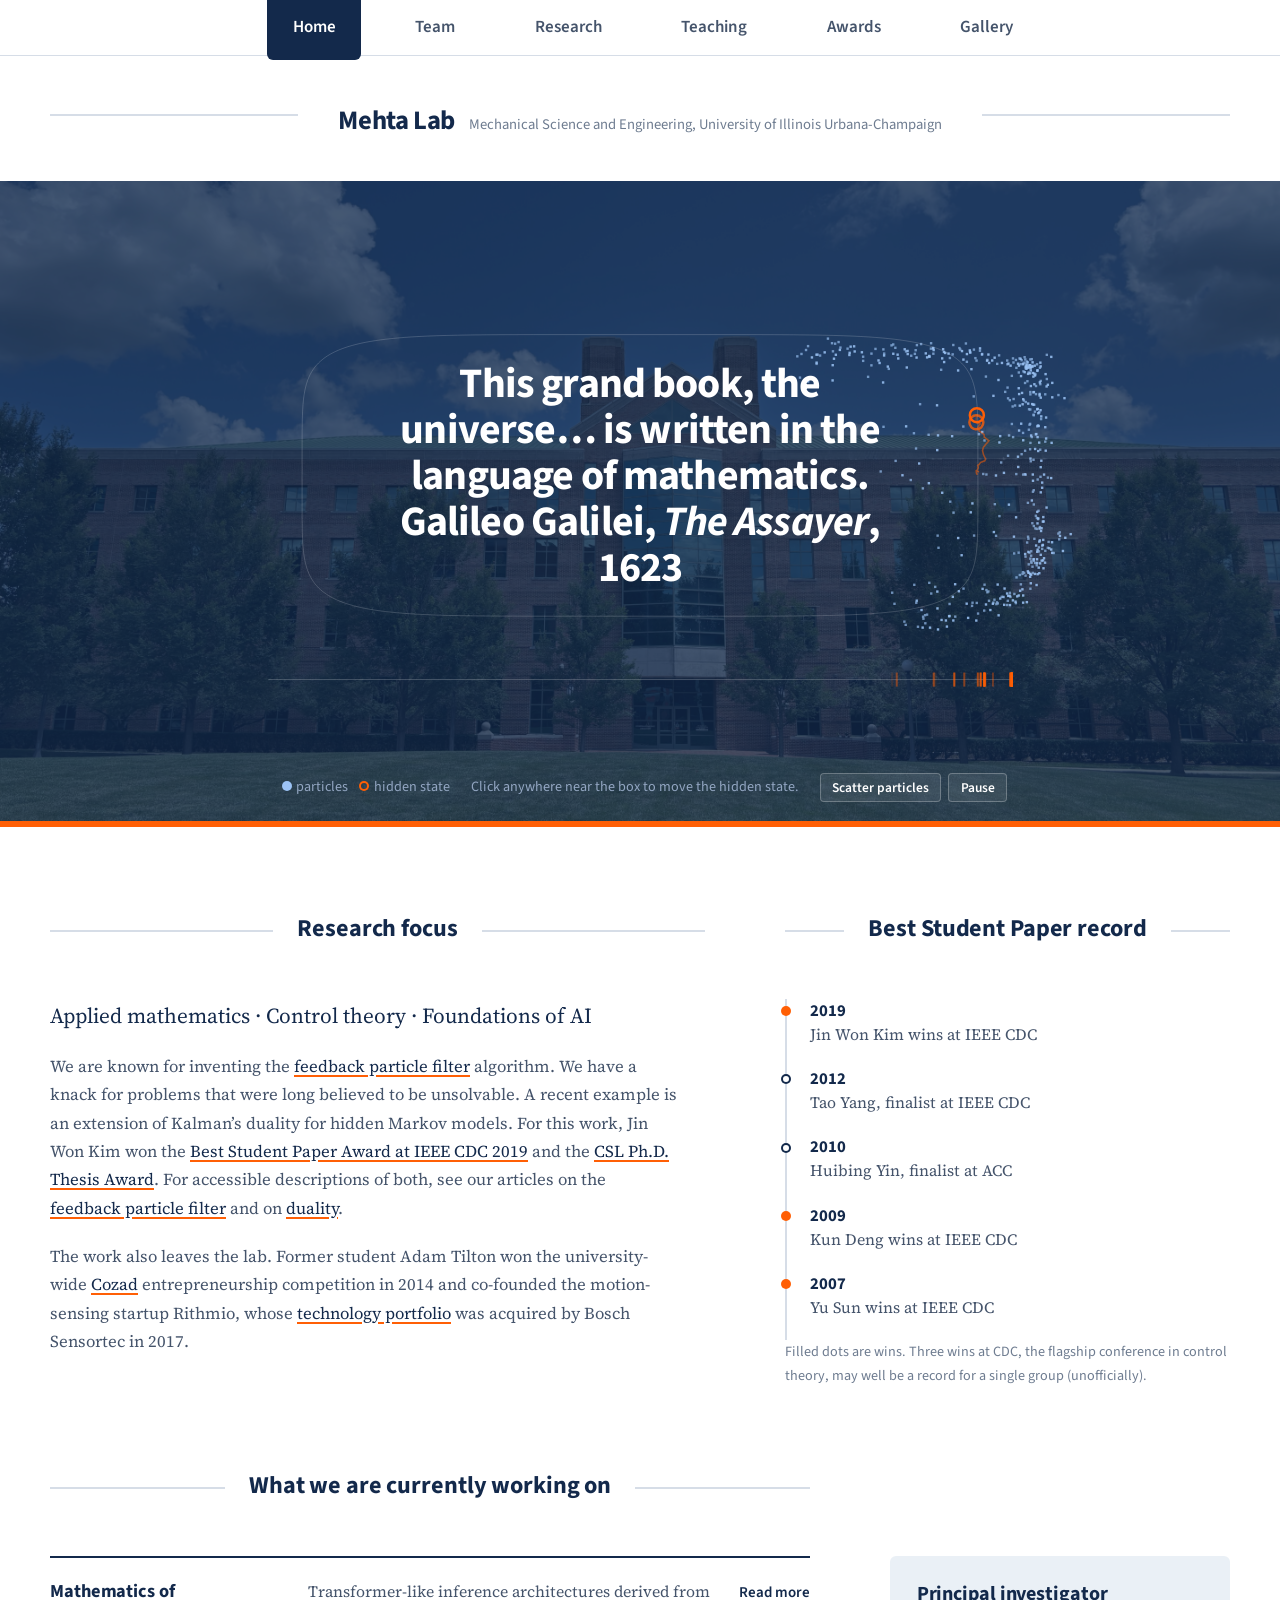
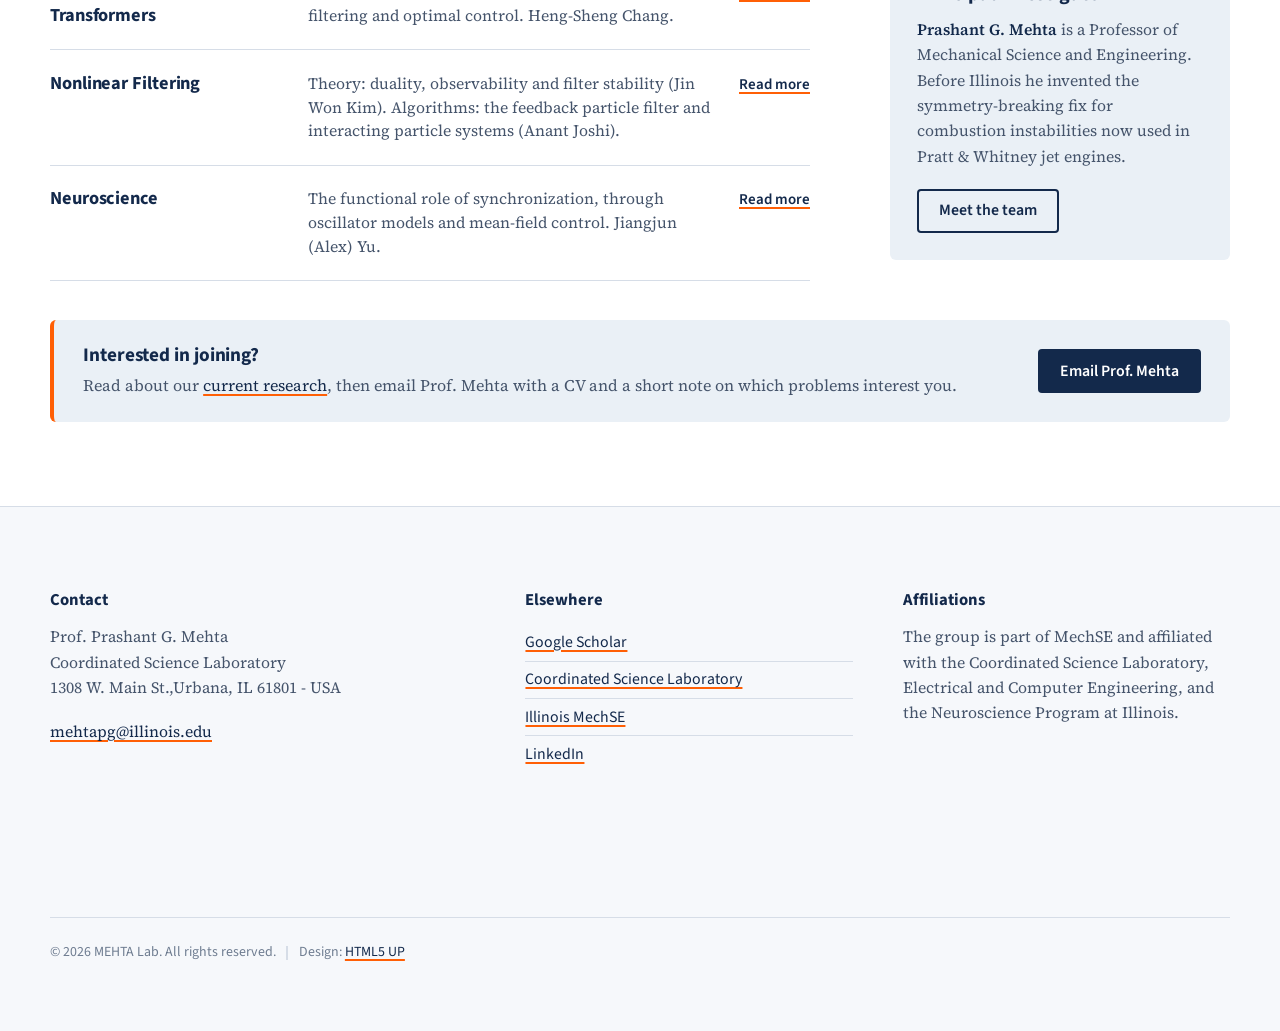
==== commit a6f69df6: "Restructure research page, embed talks, update menus and awards" ====
--- a/index.html
+++ b/index.html
@@ -37,12 +37,12 @@
 					<li><a href="team.html">Team</a></li>
 					<li>
 						<a href="research.html">Research</a>
-							<ul>
-								<li><a href="research.html#rl-hmm">Reinforcement Learning &amp; HMMs</a></li>
-								<li><a href="research.html#filtering">Particle &amp; Nonlinear Filtering</a></li>
-								<li><a href="research.html#kalman">Kalman Filtering &amp; Stochastic Control</a></li>
-								<li><a href="research.html#soft-robotics">Past Projects</a></li>
-							</ul>
+						<ul>
+							<li><a href="research.html#transformers">Mathematics of Transformers</a></li>
+							<li><a href="research.html#filtering">Nonlinear Filtering</a></li>
+							<li><a href="research.html#neuroscience">Neuroscience</a></li>
+							<li><a href="research.html#soft-robotics">Past Projects</a></li>
+						</ul>
 					</li>
 					<li>
 						<a href="teaching.html">Teaching</a>
@@ -85,14 +85,15 @@
 							<div class="col-7 col-12-medium">
 								<section>
 									<h2 class="major"><span>Research focus</span></h2>
-									<p class="lead">
-										Our group works on Probabilistic problems in Estimation, Dynamics and Controls (P.E.D.C.). We are interested in the theory and algorithms for nonlinear estimation, stochastic control, and reinforcement learning.
-									</p>
+									<p class="lead">Applied mathematics &middot; Control theory &middot; Foundations of AI</p>
 									<p>
-										We are known for inventing the <a href="research.html#fpf">feedback particle filter</a> (FPF), an algorithm for nonlinear estimation
-										that was featured in the August 2021 issue of <a href="https://ieeexplore.ieee.org/document/9491060">IEEE Control Systems Magazine</a>.
-										We have a knack for problems that were long believed to be unsolvable. A recent example is our work on
-										<a href="research.html#nonlinear-filtering">duality for nonlinear filtering</a>, which earned Jin Won Kim the Best Student Paper Award at IEEE CDC 2019.
+										We are known for inventing the <a href="https://ieeexplore.ieee.org/document/6530707">feedback particle filter</a> algorithm.
+										We have a knack for problems that were long believed to be unsolvable. A recent example is an extension of Kalman&rsquo;s duality
+										for hidden Markov models. For this work, Jin Won Kim won the
+										<a href="https://ieeexplore.ieee.org/document/9030206">Best Student Paper Award at IEEE CDC 2019</a> and the
+										<a href="https://mechse.illinois.edu/news/60751">CSL Ph.D. Thesis Award</a>. For accessible descriptions of both, see our articles
+										on the <a href="https://ieeexplore.ieee.org/document/9491060">feedback particle filter</a> and on
+										<a href="https://arxiv.org/abs/2405.07650">duality</a>.
 									</p>
 									<p>
 										The work also leaves the lab. Former student Adam Tilton won the university-wide
@@ -127,19 +128,19 @@
 									<h2 class="major"><span>What we are currently working on</span></h2>
 									<ul class="directions">
 										<li>
-											<h3><a href="research.html#rl-hmm">Reinforcement Learning &amp; Hidden Markov Models</a></h3>
-											<p>Learning to act from data, and hidden Markov models as a lens on sequence prediction, including the token prediction behind language models.</p>
-											<a class="go" href="research.html#rl-hmm">Read more</a>
+											<h3><a href="research.html#transformers">Mathematics of Transformers</a></h3>
+											<p>Transformer-like inference architectures derived from filtering and optimal control. Heng-Sheng Chang.</p>
+											<a class="go" href="research.html#transformers">Read more</a>
 										</li>
 										<li>
-											<h3><a href="research.html#filtering">Particle &amp; Nonlinear Filtering</a></h3>
-											<p>Estimating hidden states of nonlinear systems, from the feedback particle filter that runs in the animation above to its theory of observability and stability.</p>
+											<h3><a href="research.html#filtering">Nonlinear Filtering</a></h3>
+											<p>Theory: duality, observability and filter stability (Jin Won Kim). Algorithms: the feedback particle filter and interacting particle systems (Anant Joshi).</p>
 											<a class="go" href="research.html#filtering">Read more</a>
 										</li>
 										<li>
-											<h3><a href="research.html#kalman">Kalman Filtering &amp; Stochastic Optimal Control</a></h3>
-											<p>The duality between estimation and control: why the Kalman filter is the answer to a control problem, and how that idea extends beyond linear systems.</p>
-											<a class="go" href="research.html#kalman">Read more</a>
+											<h3><a href="research.html#neuroscience">Neuroscience</a></h3>
+											<p>The functional role of synchronization, through oscillator models and mean-field control. Jiangjun (Alex) Yu.</p>
+											<a class="go" href="research.html#neuroscience">Read more</a>
 										</li>
 									</ul>
 								</section>
--- a/assets/css/mehta.css
+++ b/assets/css/mehta.css
@@ -1922,41 +1922,68 @@
 }
 .g-event { margin: 0; }
 
-
-/* Quote in the banner: serif quote, small attribution underneath */
-.fpf-hero .hero-quote {
-	font-family: var(--serif);
-	font-weight: 400;
-	font-style: italic;
-	line-height: 1.25;
-	letter-spacing: 0;
-	font-size: calc(var(--box-w, 800px) * 0.05);
-}
-
-	.fpf-hero .hero-quote q { display: block; quotes: "\201C" "\201D"; }
-
-	/* oversized orange opening quote mark, hanging just outside the text */
-	.fpf-hero .hero-quote q::before {
-		content: open-quote;
-		color: var(--orange);
-		font-style: normal;
-		margin-left: -0.45em;
-		padding-right: 0.05em;
-	}
-
-	.fpf-hero .hero-quote cite {
-		display: block;
-		margin-top: 0.8em;
-		font-family: var(--sans);
-		font-style: normal;
-		font-weight: 600;
-		font-size: 0.42em;
-		letter-spacing: 0.02em;
-		color: #C9D4E3;
-	}
-
-		.fpf-hero .hero-quote cite i { font-style: italic; font-weight: 400; }
-
-@media screen and (max-width: 736px) {
-	.fpf-hero .hero-quote { font-size: calc(var(--box-w, 320px) * 0.085); }
-}+/* Research: two strands inside one tab (Nonlinear Filtering: Theory / Algorithms) */
+.substrand {
+	margin-top: 2.5em;
+	padding-top: 2em;
+	border-top: 2px solid var(--rule);
+}
+
+	.substrand-head { margin-bottom: 1.25em; }
+
+	.substrand-kicker {
+		display: inline-block;
+		font-family: var(--sans);
+		font-weight: 700;
+		font-size: 0.8em;
+		color: var(--white);
+		background: var(--ink);
+		border-radius: 3px;
+		padding: 0.1em 0.6em;
+		margin: 0 0 0.5em 0;
+	}
+
+	.substrand-kicker.alt { background: var(--orange-text); }
+
+	.substrand-head h4 { font-size: 1.35em; margin: 0 0 0.2em 0; color: var(--ink); }
+
+	.substrand-lead { font-family: var(--sans); color: var(--muted); margin: 0; }
+
+.pubs .pub-title { font-family: var(--sans); font-weight: 600; line-height: 1.35; color: var(--ink); }
+
+/* Research: talks and videos inside a project tab */
+.talk-grid {
+	display: grid;
+	grid-template-columns: repeat(auto-fill, minmax(min(100%, 19em), 1fr));
+	gap: 1.5em;
+	margin: 0 0 1em 0;
+}
+
+	.talk { margin: 0; }
+	.talk .video-frame { margin-bottom: 0.6em; }
+
+	.talk figcaption {
+		font-size: 0.88em;
+		line-height: 1.45;
+		color: var(--muted);
+	}
+
+		.talk figcaption strong { display: block; font-family: var(--sans); color: var(--ink); }
+
+.slides-list { list-style: none; padding: 0; margin: 0 0 1.75em 0; font-size: 0.93em; }
+
+	.slides-list li { padding: 0.35em 0 0.35em 1.2em; position: relative; }
+
+	.slides-list li:before {
+		content: "";
+		position: absolute;
+		left: 0;
+		top: 0.95em;
+		width: 6px;
+		height: 6px;
+		border-radius: 50%;
+		background: var(--orange);
+	}
+
+	.slides-list a { font-family: var(--sans); font-weight: 600; }
+	.slides-list span { font-family: var(--sans); font-weight: 600; color: var(--ink); }
